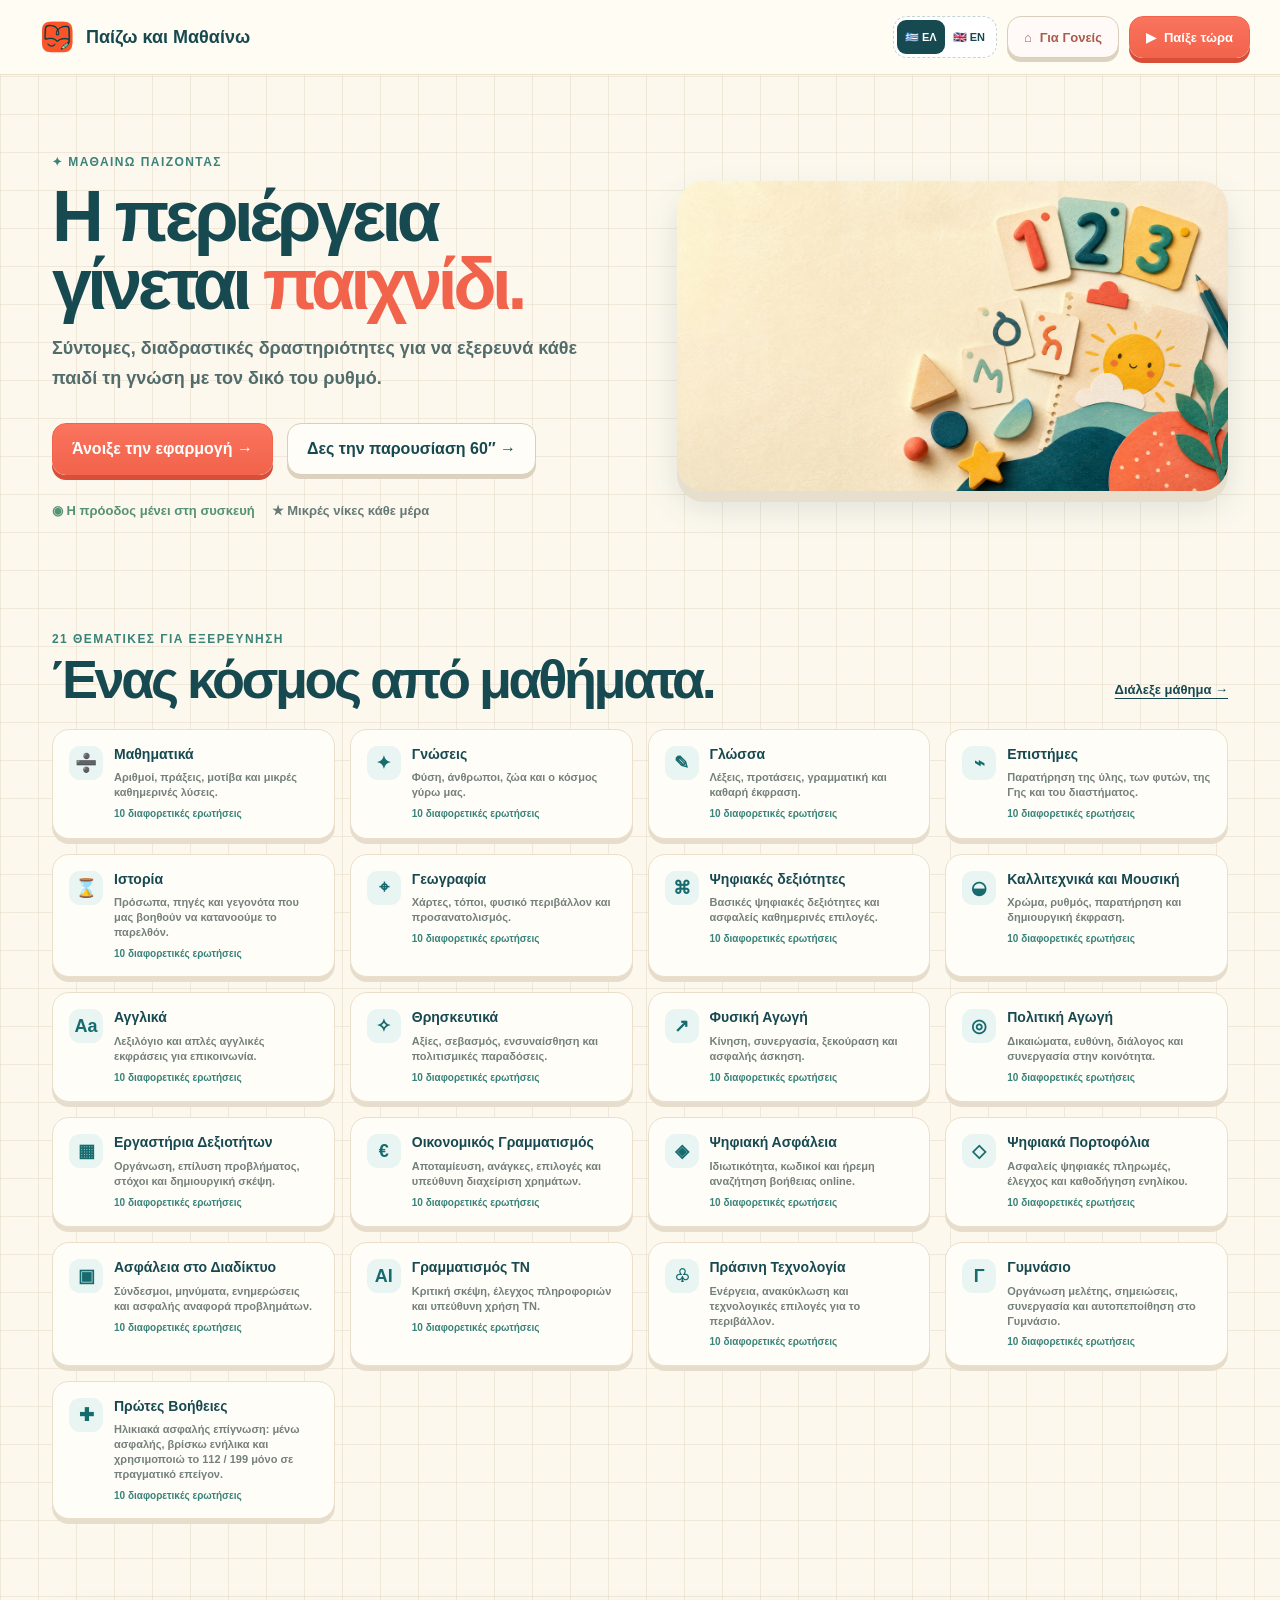
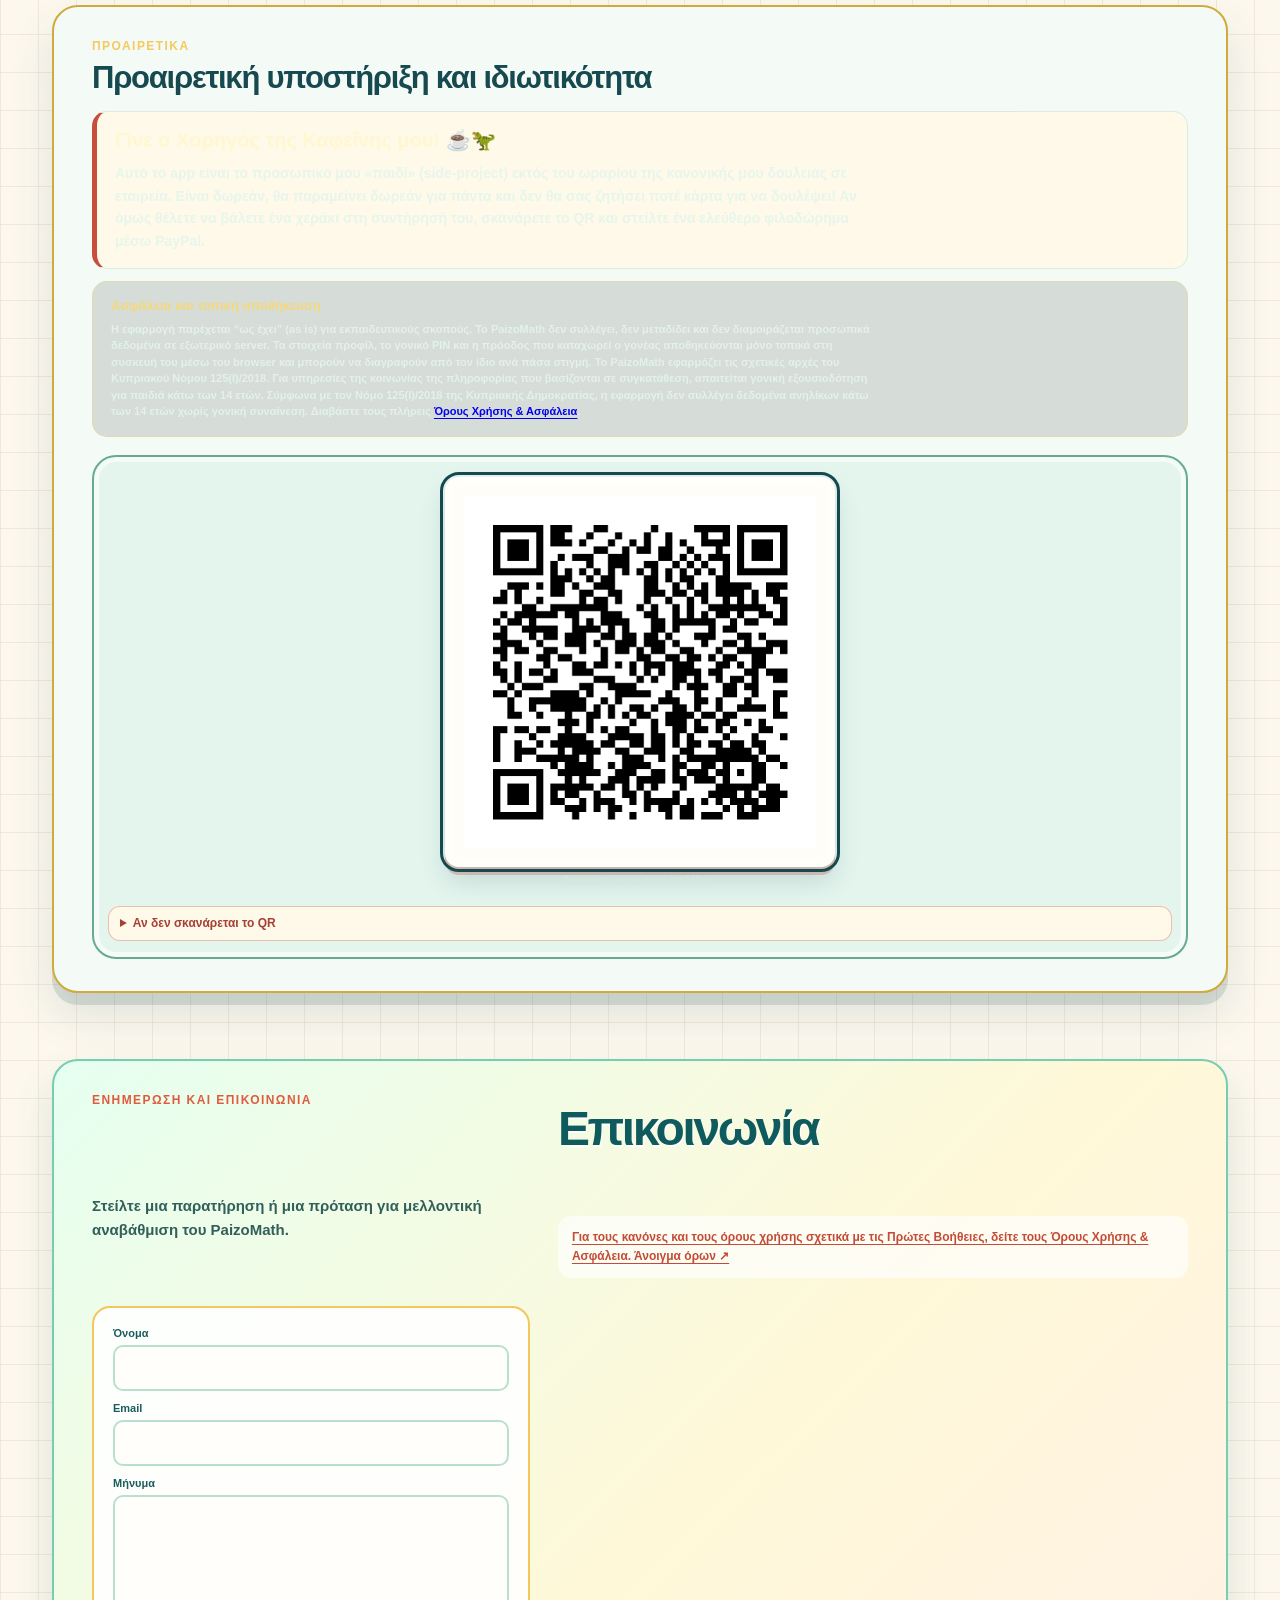
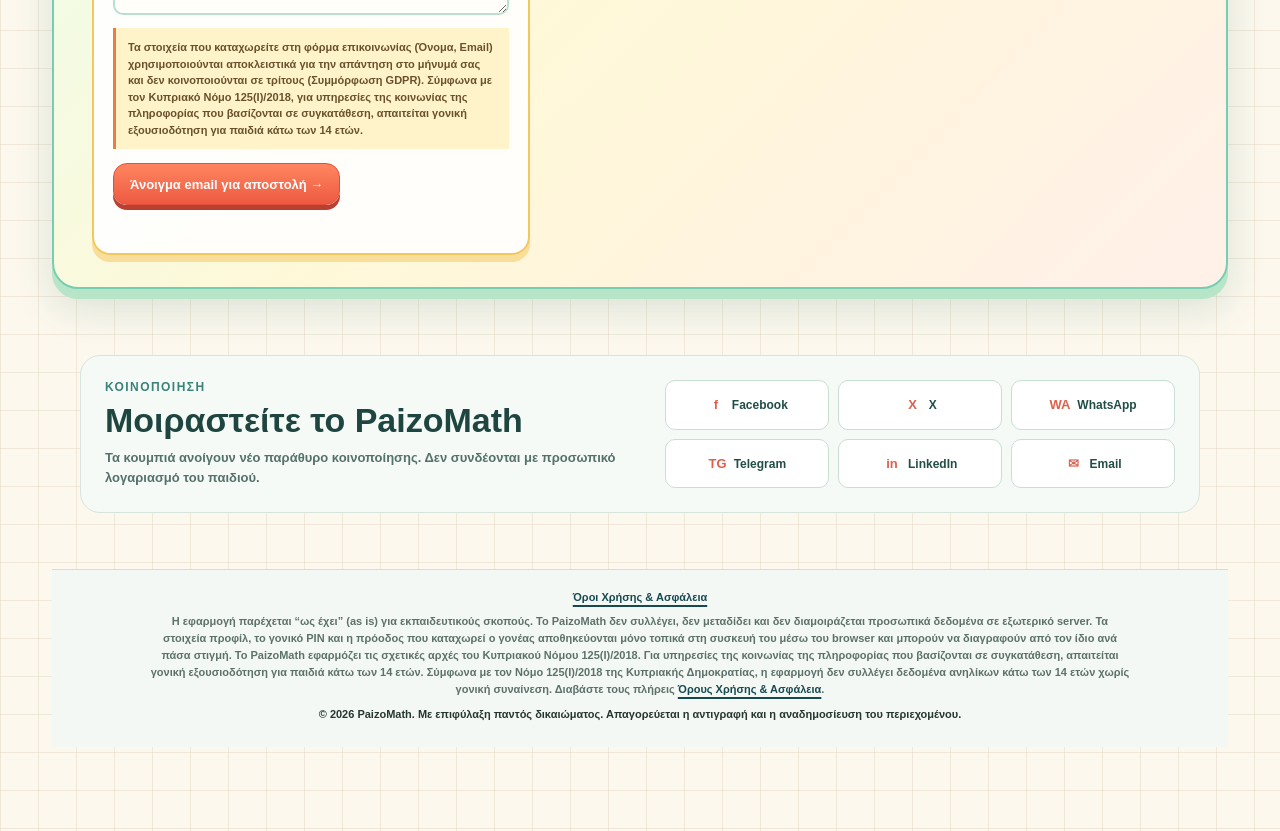
==== index.html @ cb909fab "Add files via upload" ====
<!doctype html>
<html lang="el">
<head>
  <meta charset="utf-8">
  <meta name="viewport" content="width=device-width, initial-scale=1">
  <meta name="theme-color" content="#164b52">
  <meta http-equiv="Content-Security-Policy" content="default-src 'self'; script-src 'self'; style-src 'self'; img-src 'self' data: blob:; media-src 'self' blob:; connect-src 'self'; font-src 'self'; object-src 'none'; base-uri 'self'; form-action 'self'; worker-src 'self'; frame-ancestors 'none';">
  <meta name="referrer" content="strict-origin-when-cross-origin">
  <meta name="description" content="Παίζω και Μαθαίνω — φορητή, δίγλωσση web εφαρμογή μάθησης για παιδιά.">
  <link rel="manifest" href="manifest.webmanifest">
  <link rel="icon" href="images/paizo-logo.png">
  <link rel="stylesheet" href="css/styles.css?v=62" integrity="sha384-XMK7/rg80STJwGsNvpvP2cFVbrwy2GO3IDLSfx8GVwrlZ/nB2FqJTSJRg4UzLM8C" crossorigin="anonymous">
  <link rel="stylesheet" href="css/terms.css?v=47" integrity="sha384-zwi2p1MJi1L+NzLnYC2zVAw17F9bWBqejpHFbhTPtJxq0MlUHNcuXxqMXro4f04p" crossorigin="anonymous">
  <link rel="stylesheet" href="css/intro-topics.css?v=47" integrity="sha384-t1QoBHBSMjqMHJPRoDbdnqAdpcfrrci07rdSfRg6GWMNJyrweK2mvBv7qErPdhH4" crossorigin="anonymous">
  <link rel="stylesheet" href="css/intro-safe.css?v=47" integrity="sha384-Z3SyVkPOdSowU1HnNxKQ76MULPK2gQ3aKnG6slpflXhQIwpeLXTPVXtzvgCgYYr+" crossorigin="anonymous">
  <title>Παίζω και Μαθαίνω</title>
</head>
<body>
  <noscript>Η εφαρμογή χρειάζεται JavaScript για την τοπική αποθήκευση προόδου και τα διαδραστικά παιχνίδια.</noscript>
  <div id="app"></div>
  <script defer src="js/protection.js" integrity="sha384-VsJYLEdaSqCbRp/t1xjaWgQxVZ1hzrVgjh7LDIpN3lH2hNxyf/v9Q/niTSSQNK+P" crossorigin="anonymous"></script>
  <script defer src="js/update-notice.js?v=2"></script>
  <script defer src="js/update-manager.js" integrity="sha384-N9Ka7qU3SHPgTaBnx7GV3um0EfztXjloaxv5ijwDBnS+rM1WzctEmYETVOE9Tdlt" crossorigin="anonymous"></script>
  <script defer src="js/app.js" integrity="sha384-JwAUiEvm4PfJgPt2z+b8c7AIo7EJaizb2Y2PCzhyKFUd4sra8K41eOJlbOeKX+vi" crossorigin="anonymous"></script>
  <script defer src="js/child-game-mode.js?v=54"></script>
  <script defer src="js/pwa-install.js?v=4"></script>
  <script defer src="js/pin-screen-guard.js?v=1"></script>
  <script defer src="js/parent-stats.js?v=2"></script>
  <script defer src="js/answer-feedback.js?v=2"></script>
</body>
</html>
---- css/styles.css ----
/* PaizoMath Portable — Paper-workbench design: warmth, clarity, and encouraging progress. */
:root { --ink:#174950; --ink-2:#23676a; --coral:#f2634b; --coral-dark:#d94e39; --cream:#fffaf0; --paper:#fffdf7; --line:#eee2cd; --gold:#f6be41; --mint:#3eaf83; --mint-pale:#e7f6ec; --blue-pale:#edf6f6; --danger:#d85c59; --shadow:0 11px 0 #e7dfce,0 16px 34px rgba(41,76,71,.14); --radius:20px; font-family:Arial,Helvetica,sans-serif; color:var(--ink); background:#f9f3e6; }
*{box-sizing:border-box} html,body,#app{min-height:100%;margin:0} body{background-color:#fcf8ee;background-image:linear-gradient(rgba(217,205,180,.35) 1px,transparent 1px),linear-gradient(90deg,rgba(217,205,180,.35) 1px,transparent 1px);background-size:38px 38px} button,input,select{font:inherit} button{cursor:pointer} button:focus-visible,input:focus-visible,select:focus-visible{outline:3px solid rgba(242,99,75,.46);outline-offset:3px}.sr-only{position:absolute;width:1px;height:1px;padding:0;margin:-1px;overflow:hidden;clip:rect(0,0,0,0);white-space:nowrap;border:0}.hidden{display:none}.paizo{min-height:100vh;padding-bottom:84px}.bar{position:sticky;z-index:10;top:0;display:flex;align-items:center;justify-content:space-between;gap:20px;padding:13px max(22px,calc((100vw - 1220px)/2));border-bottom:1px solid rgba(199,179,139,.38);background:rgba(255,252,244,.93);backdrop-filter:blur(15px)}.brand{display:inline-flex;align-items:center;gap:10px;min-width:0;padding:5px 8px;border:0;border-radius:14px;color:var(--ink);background:transparent;font-size:18px;font-weight:900;text-align:left}.brand img{width:38px;height:38px;object-fit:contain;border-radius:10px}.brand span{white-space:nowrap;overflow:hidden;text-overflow:ellipsis}.bar-actions{display:flex;align-items:center;gap:10px}.language{display:flex;padding:3px;border:1px dashed #c3d5d3;border-radius:14px;background:#fff}.language button{min-height:34px;padding:0 8px;border:0;border-radius:9px;color:var(--ink);background:transparent;font-size:11px;font-weight:800}.language button.active{color:#fff;background:var(--ink)}.button,.parent-link,.text-button{display:inline-flex;align-items:center;justify-content:center;gap:8px;min-height:42px;padding:0 16px;border:1px solid #d9ceb9;border-radius:14px;color:var(--ink);background:#fffdf7;font-size:13px;font-weight:900;box-shadow:0 4px 0 #ddd2bf;transition:transform .16s cubic-bezier(.23,1,.32,1),box-shadow .16s ease,background .16s ease}.button:hover,.parent-link:hover,.text-button:hover{transform:translateY(-2px);box-shadow:0 6px 0 #ddd2bf}.button:active,.parent-link:active,.text-button:active{transform:translateY(3px);box-shadow:0 1px 0 #ddd2bf}.button.coral{border-color:var(--coral);color:#fff;background:linear-gradient(180deg,#fa745e,var(--coral));box-shadow:0 5px 0 var(--coral-dark)}.button.coral:hover{box-shadow:0 7px 0 var(--coral-dark)}.button.coral:active{box-shadow:0 1px 0 var(--coral-dark)}.button.quiet{background:#fffdf7}.button.large{min-height:52px;padding:0 19px;font-size:16px}.button.small{min-height:36px;padding:0 11px;font-size:11px}.parent-link{color:#ab594c;background:#fffaf8}.mobile-nav{display:none}.hero{display:grid;grid-template-columns:minmax(0,1fr) minmax(360px,.95fr);align-items:center;gap:46px;max-width:1220px;margin:0 auto;padding:80px 22px 76px}.hero-copy{max-width:580px}.eyebrow{color:#398379;font-size:12px;font-weight:900;letter-spacing:.12em;text-transform:uppercase}.hero h1,.section h2,.app-heading h1,.parent-heading h1,.question-card h1,.result-card h1,.gate-card h1,.intro-copy h1{margin:13px 0 16px;color:var(--ink);font-size:clamp(40px,5.6vw,74px);line-height:.95;letter-spacing:-.064em}.hero h1 em{color:var(--coral);font-style:normal}.hero p{max-width:550px;margin:0;color:#526c6c;font-size:18px;font-weight:600;line-height:1.65}.hero-actions{display:flex;flex-wrap:wrap;gap:14px;margin-top:29px}.hero-notes{display:flex;flex-wrap:wrap;gap:17px;margin-top:28px;color:#667a76;font-size:13px;font-weight:800}.hero-notes span:first-child{color:#559275}.hero-art{position:relative}.hero-art::before{content:"";position:absolute;inset:7% 7% -4% -4%;z-index:-1;border-radius:28px;background:#f5d680;transform:rotate(4deg)}.hero-art img{display:block;width:100%;border-radius:27px;box-shadow:var(--shadow)}.section{max-width:1220px;margin:0 auto;padding:70px 22px}.lesson-section{padding-top:38px}.section-title{display:flex;align-items:flex-end;justify-content:space-between;gap:20px;margin:8px 0 24px}.section h2,.app-heading h1,.parent-heading h1{margin:0;font-size:clamp(32px,4.5vw,54px)}.text-button{min-height:auto;padding:8px 0;border:0;border-radius:0;color:var(--ink);background:transparent;box-shadow:none;text-decoration:underline;text-underline-offset:4px}.text-button:hover{box-shadow:none}.subject-grid{display:grid;grid-template-columns:repeat(4,minmax(0,1fr));gap:15px}.subject-card,.topic-card{display:flex;min-height:110px;align-items:flex-start;gap:11px;padding:16px;border:1px solid #ebdfcb;border-radius:17px;color:var(--ink);background:#fffdf8;box-shadow:0 5px 0 #e7ddcc;text-align:left;transition:transform .16s cubic-bezier(.23,1,.32,1),box-shadow .16s ease,border-color .16s ease}.subject-card:hover,.topic-card:hover{border-color:#b7d5d0;box-shadow:0 9px 0 #d8e6e0;transform:translateY(-3px)}.subject-card:active,.topic-card:active{transform:translateY(3px);box-shadow:0 2px 0 #d8e6e0}.subject-icon,.topic-card>span{display:grid;flex:0 0 auto;width:34px;height:34px;place-items:center;border-radius:11px;color:#176b6e;background:#e8f5f3;font-size:18px;font-weight:900}.subject-card strong{display:block;font-size:14px;line-height:1.18}.subject-card small,.topic-card small{display:block;margin-top:8px;color:#74817c;font-size:11px;font-weight:700;line-height:1.35}.support-section{display:grid;grid-template-columns:1fr auto;gap:30px;align-items:center;max-width:1176px;margin:16px auto 66px;padding:32px 38px;border-radius:26px;color:#fff;background:var(--ink);box-shadow:0 13px 0 #0f373d}.support-section h2{margin:8px 0 11px;color:#fff;font-size:31px;letter-spacing:-.04em}.support-section p{max-width:760px;margin:0;color:#d8e8df;font-size:14px;line-height:1.6}.support-section .eyebrow{color:#f4c95e}.support-section img{width:130px;padding:8px;border-radius:15px;background:white}.app-shell,.parent-page{max-width:1220px;margin:0 auto;padding:46px 22px 70px}.app-heading,.parent-heading{display:flex;align-items:flex-end;justify-content:space-between;gap:20px;margin-bottom:35px}.app-heading p,.parent-heading p{margin:11px 0 0;color:#627875;font-size:14px;font-weight:600}.mini-stats{display:flex;gap:10px}.mini-stats span{min-width:100px;padding:13px;border:1px solid #e3dac8;border-radius:15px;color:#6d7f79;background:#fffef9;box-shadow:0 4px 0 #e6ddcc;font-size:11px;font-weight:800;text-align:center}.mini-stats b{display:block;margin-bottom:3px;color:var(--ink);font-size:20px}.topic-grid{display:grid;grid-template-columns:repeat(4,minmax(0,1fr));gap:15px}.topic-card{position:relative;display:block;min-height:145px;padding:18px}.topic-card>span{margin-bottom:20px}.topic-card b{display:block;font-size:16px;line-height:1.15}.topic-card small{position:absolute;bottom:16px;left:18px}.quiz-page{display:flex;min-height:100vh;flex-direction:column;background:linear-gradient(140deg,#edf7f5,#fff9ea)}.quiz-header{display:grid;grid-template-columns:1fr auto 1fr;align-items:center;gap:14px;padding:15px max(22px,calc((100vw - 1120px)/2));border-bottom:1px solid #d7e7df;background:rgba(255,255,255,.84);backdrop-filter:blur(14px)}.quiz-header>div{text-align:center}.quiz-header span{display:block;color:#5c827c;font-size:11px;font-weight:900;text-transform:uppercase}.quiz-header strong{display:block;margin-top:3px;font-size:15px}.quiz-score{justify-self:end;padding:9px 12px;border-radius:12px;color:#875b00;background:#fff0be;font-size:13px;font-weight:900}.quiz-main{display:flex;flex:1;flex-direction:column;justify-content:center;width:min(820px,100%);margin:0 auto;padding:22px}.quiz-progress,.intro-progress{height:8px;overflow:hidden;border-radius:10px;background:#d9e8e5}.quiz-progress span,.intro-progress span{display:block;height:100%;border-radius:inherit;background:linear-gradient(90deg,var(--mint),#9cd7b5);transition:width .25s cubic-bezier(.23,1,.32,1)}.question-card{position:relative;margin-top:20px;padding:clamp(22px,4vw,46px);overflow:hidden;border:1px solid #dce7e1;border-radius:28px;background:#fff;box-shadow:0 15px 0 #dce8df,0 21px 45px rgba(27,83,70,.10)}.question-card.answered-correct{border-color:#b8e1cc}.question-card.answered-wrong{border-color:#efccc5}.review-chip{display:inline-flex;margin-bottom:13px;padding:5px 9px;border-radius:9px;color:#935214;background:#fff0c7;font-size:11px;font-weight:900}.question-meta{display:flex;align-items:center;justify-content:space-between;gap:12px}.topic-mark{display:grid;width:42px;height:42px;place-items:center;border-radius:12px;background:#eaf6f3;font-size:20px}.read-controls{display:flex;align-items:center;gap:7px}.circle-control{display:grid;width:37px;height:37px;place-items:center;border:1px solid #b9d7d2;border-radius:50%;color:var(--ink);background:#f8fffc;font-size:17px}.mini-toggle{min-height:34px;padding:0 8px;border:1px solid #d6e3e0;border-radius:9px;color:#667a76;background:#fff;font-size:10px;font-weight:800}.mini-toggle.active{border-color:#98c8ba;color:#166852;background:#eaf8f2}.question-card h1{margin:21px 0 28px;font-size:clamp(30px,4vw,48px);line-height:1.08}.answers{display:grid;gap:11px}.answer{display:flex;align-items:center;gap:14px;width:100%;min-height:64px;padding:12px 15px;border:1px solid #dae4df;border-radius:15px;color:var(--ink);background:#fcfffd;font-size:17px;font-weight:800;text-align:left;transition:transform .16s ease,border-color .16s ease,background .16s ease}.answer:hover:not(:disabled){border-color:#9acabc;background:#f2fcf7;transform:translateX(4px)}.answer span{display:grid;flex:0 0 auto;width:29px;height:29px;place-items:center;border-radius:9px;color:#578279;background:#e8f5f1;font-size:12px}.answer b{margin-left:auto;color:#187e5d;font-size:20px}.answer.correct{border-color:#66bf97;color:#136949;background:#ecfbf3}.answer.wrong{border-color:#eb9b8e;color:#995045;background:#fff1ed}.answer.muted{opacity:.56}.feedback{position:relative;display:grid;grid-template-columns:auto 1fr auto;gap:16px;align-items:center;margin-top:22px;padding:17px;border-radius:17px}.feedback.good{color:#106246;background:#eaf8f0}.feedback.try{color:#925849;background:#fff1eb}.feedback-icon{display:grid;width:43px;height:43px;place-items:center;border-radius:13px;background:#fff;font-size:22px}.feedback strong{display:block;font-size:16px}.feedback p{margin:3px 0 0;font-size:12px;font-weight:600;line-height:1.45}.burst{position:absolute;top:-9px;left:27px;width:42px;height:42px;pointer-events:none}.burst i{position:absolute;top:50%;left:50%;width:4px;height:11px;border-radius:8px;background:var(--gold);transform-origin:2px 28px;animation:burst .7s ease-out infinite}.burst i:nth-child(2){transform:rotate(55deg)}.burst i:nth-child(3){transform:rotate(110deg);background:var(--coral)}.burst i:nth-child(4){transform:rotate(165deg);background:var(--mint)}.burst i:nth-child(5){transform:rotate(225deg);background:var(--coral)}.result-page{display:grid;min-height:calc(100vh - 70px);place-items:center;padding:35px 22px}.result-card{position:relative;width:min(650px,100%);padding:46px;text-align:center;border:1px solid #e6ddca;border-radius:28px;background:#fffef9;box-shadow:var(--shadow);overflow:hidden}.result-sparkles{position:absolute;top:23px;right:28px;color:var(--gold);font-size:22px;letter-spacing:6px}.result-trophy{display:grid;width:80px;height:80px;place-items:center;margin:0 auto 20px;border-radius:25px;color:#9f6900;background:#fff0c5;font-size:43px;transform:rotate(-6deg)}.result-card h1{margin:9px 0 13px;font-size:48px}.result-card p{max-width:480px;margin:0 auto;color:#617873;font-size:15px;line-height:1.55}.earned-stars{display:flex;justify-content:center;gap:8px;margin:22px}.earned-stars i{color:#d9dfdc;font-size:35px;font-style:normal}.earned-stars i.on{color:var(--gold);filter:drop-shadow(0 4px 0 #d39c25)}.review-card{display:flex;align-items:center;justify-content:space-between;gap:18px;margin:25px 0;padding:15px;border:1px solid #efd998;border-radius:16px;text-align:left;background:#fff7d8}.review-card b{display:block;color:#86560d;font-size:13px}.review-card small{display:block;margin-top:4px;color:#95723a;font-size:11px;font-weight:700}.review-card.compact{display:block;text-align:center}.result-actions,.form-actions{display:flex;justify-content:center;flex-wrap:wrap;gap:11px}.gate-page{display:grid;min-height:calc(100vh - 70px);place-items:center;padding:35px 22px}.gate-card{width:min(560px,100%);padding:38px;border:1px solid #e5dccc;border-radius:28px;background:#fffef9;box-shadow:var(--shadow)}.gate-icon{display:grid;width:55px;height:55px;place-items:center;margin-bottom:18px;border-radius:18px;color:#98721c;background:#fff0c4;font-size:28px}.gate-card h1{margin:9px 0 12px;font-size:43px}.gate-card p{color:#647974;font-size:14px;line-height:1.55}.gate-card label,.new-profile label,.backup-box label{display:grid;gap:6px;margin-top:13px;color:#49645e;font-size:11px;font-weight:900}.gate-card input,.new-profile input,.new-profile select,.backup-box input{width:100%;min-height:43px;padding:0 11px;border:1px solid #cdded8;border-radius:10px;color:var(--ink);background:#fdfffe}.form-message{min-height:20px;margin:12px 0!important;color:var(--danger)!important;font-size:12px!important;font-weight:800}.parent-grid{display:grid;grid-template-columns:1.08fr .92fr;gap:22px}.parent-panel{padding:25px;border:1px solid #e4ddcc;border-radius:22px;background:#fffef9;box-shadow:0 8px 0 #e7dfcf}.panel-head{display:flex;align-items:center;justify-content:space-between;gap:12px;margin-bottom:18px}.panel-head h2,.parent-panel h3{margin:0;color:var(--ink);font-size:21px;letter-spacing:-.03em}.panel-head span{color:#71837d;font-size:11px;font-weight:800}.profiles{display:grid;gap:10px}.profile{display:grid;grid-template-columns:auto 1fr auto auto;gap:11px;align-items:center;padding:11px;border:1px solid #e4ebdf;border-radius:14px;background:#fff}.profile.selected{border-color:#a8d3c1;background:#f1fbf6}.avatar{display:grid;width:38px;height:38px;place-items:center;border-radius:12px;color:#fff;background:var(--ink);font-weight:900}.profile b{display:block;font-size:13px}.profile small{display:block;margin-top:3px;color:#71837d;font-size:10px;font-weight:700}.profile em{padding:4px 7px;border-radius:7px;color:#147452;background:#e1f6ea;font-size:9px;font-style:normal;font-weight:900}.delete-profile{display:grid;width:27px;height:27px;place-items:center;border:0;border-radius:8px;color:#bd6255;background:#fff0ec}.new-profile{margin-top:22px;padding:17px;border-radius:15px;background:#f2f8f5}.new-profile h3{margin-bottom:12px}.new-profile>div{display:grid;grid-template-columns:1fr 98px;gap:10px}.new-profile .button{margin-top:14px}.progress-table{display:grid;gap:14px}.progress-table div{display:grid;grid-template-columns:1fr auto;gap:5px}.progress-table b{font-size:12px}.progress-table span{color:#76877f;font-size:10px;font-weight:800;text-align:right}.progress-table i{grid-column:1/-1;height:8px;overflow:hidden;border-radius:8px;background:#e3ece7}.progress-table em{display:block;height:100%;border-radius:inherit;background:var(--mint)}.backup-box{margin-top:22px;padding:17px;border-radius:16px;background:#f1f7f8}.backup-box h3{font-size:17px}.backup-box p{margin:7px 0;color:#647974;font-size:11px;line-height:1.45}.restore-box{background:#fff8e8}.restore-box input[type=file]{padding:9px;background:#fff}.intro-page{min-height:100vh;color:#fff;background:radial-gradient(circle at 86% 6%,#487c78 0,transparent 29%),linear-gradient(135deg,#123f49,#0d2937)}.intro-toolbar{display:flex;align-items:center;justify-content:space-between;gap:15px;padding:15px max(22px,calc((100vw - 1220px)/2));border-bottom:1px solid rgba(255,255,255,.14);background:rgba(4,31,41,.26);backdrop-filter:blur(12px)}.intro-toolbar .brand{color:#fff}.intro-toolbar .brand img{background:#fff}.intro-tools{display:flex;align-items:center;gap:10px}.music-control,.intro-exit{display:inline-flex;align-items:center;gap:6px;min-height:36px;padding:0 11px;border:1px solid rgba(255,255,255,.28);border-radius:10px;color:#e5f5ee;background:transparent;font-size:11px;font-weight:900}.music-control.active{border-color:#8cd6ad;background:rgba(93,178,125,.25)}.volume input{width:76px;accent-color:#f5c75d}.intro-main{width:min(1150px,100%);margin:0 auto;padding:32px 22px 45px}.intro-progress-head{display:flex;justify-content:space-between;margin-bottom:8px;color:#c6ddd8;font-size:11px;font-weight:800;letter-spacing:.06em;text-transform:uppercase}.intro-progress{background:rgba(255,255,255,.14)}.intro-stage{display:grid;grid-template-columns:1fr 1fr;gap:clamp(27px,6vw,74px);align-items:center;min-height:calc(100vh - 170px);padding:25px 0}.intro-image{position:relative}.intro-image::before{content:"";position:absolute;inset:8% -6% -7% 8%;z-index:0;border:1px solid rgba(246,190,65,.35);border-radius:50%;transform:rotate(-9deg)}.intro-image img{position:relative;z-index:1;display:block;width:100%;max-height:59vh;object-fit:cover;border:7px solid rgba(255,255,255,.10);border-radius:27px;box-shadow:0 22px 50px rgba(0,0,0,.27)}.intro-copy{max-width:490px}.intro-copy .eyebrow{color:#f5c45d}.intro-copy h1{color:#fff;font-size:clamp(38px,5vw,66px)}.intro-copy p{margin:0;color:#d5e4e0;font-size:17px;line-height:1.62}.music-status{display:flex;align-items:center;gap:9px;margin:21px 0;color:#b8ead0;font-size:12px;font-weight:800}.music-status.muted{color:#f9d68a}.equalizer{display:flex;align-items:center;gap:2px;height:16px}.equalizer i{display:block;width:3px;height:7px;border-radius:4px;background:#73d49f;animation:eq .66s ease-in-out infinite alternate}.equalizer i:nth-child(2){height:14px;animation-delay:.18s}.equalizer i:nth-child(3){height:9px;animation-delay:.36s}.intro-actions{display:flex;flex-wrap:wrap;gap:12px;margin-top:16px}.intro-actions .button{border-color:rgba(255,255,255,.36)}.intro-dots{display:flex;justify-content:center;gap:8px}.intro-dots i{display:block;width:8px;height:8px;border-radius:50%;background:rgba(255,255,255,.3)}.intro-dots i.active{width:24px;border-radius:9px;background:#f4c75d}.intro-dots i.done{background:#79cca0}.toast{position:fixed;z-index:30;bottom:86px;left:50%;max-width:calc(100vw - 32px);padding:12px 16px;border:1px solid #b9dfcc;border-radius:13px;color:#17654e;background:#effbf4;box-shadow:0 12px 28px rgba(12,68,48,.2);font-size:12px;font-weight:800;transform:translateX(-50%);animation:toastIn .2s cubic-bezier(.23,1,.32,1)}
@keyframes burst{from{opacity:1;transform:rotate(var(--r,0deg)) translateY(0)}to{opacity:0;transform:rotate(var(--r,0deg)) translateY(-17px)}}@keyframes eq{to{height:3px}}@keyframes toastIn{from{opacity:0;transform:translate(-50%,14px)}to{opacity:1;transform:translate(-50%,0)}}
@media (max-width:900px){.bar{padding:12px 18px}.parent-link{display:none}.hero{grid-template-columns:1fr;gap:35px;padding-top:55px}.hero-art{max-width:600px}.subject-grid,.topic-grid{grid-template-columns:repeat(3,minmax(0,1fr))}.parent-grid{grid-template-columns:1fr}.intro-stage{grid-template-columns:1fr;min-height:auto;padding-top:39px}.intro-image{max-width:570px}.intro-copy{max-width:620px}.intro-image img{max-height:39vh}.intro-main{padding-top:23px}}
@media (max-width:620px){body{background-size:31px 31px}.paizo{padding-bottom:72px}.bar{position:static;align-items:flex-start;padding:12px 16px}.brand{padding:3px 0;font-size:15px}.brand img{width:35px;height:35px}.bar-actions{gap:5px}.bar-actions>.button{display:none}.parent-link{display:grid;min-width:34px;min-height:34px;padding:0;place-items:center;border-radius:11px;font-size:16px}.parent-link span{display:none}.language{border-radius:11px}.language button{min-height:32px;padding:0 6px;font-size:10px}.mobile-nav{position:fixed;z-index:20;right:10px;bottom:10px;left:10px;display:grid;grid-template-columns:repeat(3,1fr);padding:5px;border:1px solid #e2d7c5;border-radius:18px;background:rgba(255,253,248,.94);box-shadow:0 12px 31px rgba(37,74,69,.21);backdrop-filter:blur(14px)}.mobile-nav button{display:grid;gap:2px;min-height:51px;place-items:center;border:0;border-radius:13px;color:#4d706c;background:transparent;font-size:17px}.mobile-nav button span{font-size:9px;font-weight:900}.hero{padding:45px 20px 37px}.hero h1{font-size:54px;line-height:.98}.hero p{font-size:16px}.hero-actions{display:grid;grid-template-columns:1fr;margin-top:25px}.hero-actions .button{width:100%}.hero-notes{display:grid;gap:10px;margin-top:24px}.hero-art{order:-1}.section{padding:43px 20px}.lesson-section{padding-top:24px}.section-title{align-items:flex-start;flex-direction:column}.section h2,.app-heading h1,.parent-heading h1{font-size:37px}.subject-grid,.topic-grid{grid-template-columns:repeat(2,minmax(0,1fr));gap:10px}.subject-card{min-height:103px;padding:12px;gap:9px}.subject-icon{width:29px;height:29px;border-radius:9px;font-size:15px}.subject-card strong{font-size:12px}.subject-card small{font-size:9px}.topic-card{min-height:128px;padding:14px}.topic-card b{font-size:13px}.support-section{grid-template-columns:1fr;margin:0 20px 39px;padding:25px}.support-section h2{font-size:27px}.support-section img{width:110px}.app-shell,.parent-page{padding:30px 16px 55px}.app-heading,.parent-heading{align-items:flex-start;flex-direction:column;margin-bottom:27px}.mini-stats{width:100%}.mini-stats span{flex:1}.topic-grid{gap:11px}.quiz-header{grid-template-columns:1fr auto;padding:12px 14px}.quiz-header>div{display:none}.quiz-score{grid-column:2}.quiz-main{padding:13px}.question-card{margin-top:13px;padding:21px 16px;border-radius:22px}.question-meta{align-items:flex-start}.read-controls{flex-wrap:wrap;justify-content:flex-end}.mini-toggle{font-size:9px}.question-card h1{margin:19px 0 21px;font-size:32px}.answer{min-height:56px;padding:10px;font-size:15px}.feedback{grid-template-columns:auto 1fr;margin-top:15px;padding:13px}.feedback .button{grid-column:1/-1;width:100%}.result-page,.gate-page{min-height:calc(100vh - 60px);padding:23px 16px}.result-card,.gate-card{padding:29px 19px;border-radius:22px}.result-card h1,.gate-card h1{font-size:39px}.review-card{align-items:flex-start;flex-direction:column}.review-card .button{width:100%}.profile{grid-template-columns:auto 1fr auto}.profile em{display:none}.delete-profile{grid-column:3}.new-profile>div{grid-template-columns:1fr}.intro-toolbar{padding:12px 15px}.intro-toolbar .brand{font-size:0}.intro-toolbar .brand img{width:34px;height:34px}.intro-tools{gap:6px}.intro-exit span{display:none}.volume input{width:55px}.intro-main{padding:19px 17px 40px}.intro-stage{gap:24px;padding-top:28px}.intro-image img{max-height:34vh;border-radius:19px}.intro-copy h1{margin:11px 0 13px;font-size:43px}.intro-copy p{font-size:15px}.intro-actions{display:grid;grid-template-columns:1fr}.intro-actions .button{width:100%}.toast{bottom:81px}.parent-panel{padding:18px}.profile{gap:8px}.backup-box{padding:14px}}
@media (max-width:370px){.hero h1{font-size:47px}.subject-grid,.topic-grid{grid-template-columns:1fr}.intro-copy h1{font-size:37px}.music-control{padding:0 7px;font-size:10px}}
@media (prefers-reduced-motion:reduce){*,*::before,*::after{animation-duration:.01ms!important;animation-iteration-count:1!important;scroll-behavior:auto!important;transition-duration:.01ms!important}}
.support-modal{position:fixed;z-index:80;inset:0;display:grid;place-items:center;padding:18px}.support-backdrop{position:absolute;inset:0;border:0;background:rgba(5,34,40,.66);backdrop-filter:blur(5px)}.support-dialog{position:relative;width:min(560px,100%);max-height:min(90dvh,760px);padding:27px 28px 24px;overflow-y:auto;border:1px solid #e7d3a0;border-radius:24px;color:var(--ink);background:#fffdf7;box-shadow:0 28px 60px rgba(2,32,40,.36);text-align:center;animation:modalIn .24s cubic-bezier(.23,1,.32,1)}.support-close{position:sticky;top:-16px;float:right;z-index:2;display:grid;width:32px;height:32px;place-items:center;border:1px solid #e5d9c7;border-radius:10px;color:#627b76;background:#fff;font-size:19px}.modal-kicker{display:inline-block;padding:5px 9px;border-radius:8px;color:#8e6410;background:#fff1ca;font-size:10px;font-weight:900;letter-spacing:.08em;text-transform:uppercase}.support-dialog h2{margin:13px 0 8px;font-size:31px;letter-spacing:-.04em}.support-dialog img{display:block;width:min(195px,70vw);margin:15px auto;padding:8px;border-radius:15px;background:#fff;box-shadow:0 8px 0 #e8dfcf}.support-copy{clear:both;text-align:left}.support-copy h3{margin:20px 0 9px;color:#174950;font-size:15px;line-height:1.35}.support-copy p{margin:0 0 12px;color:#506b67;font-size:12px;line-height:1.58}.shortcut-guide{display:grid;grid-template-columns:auto 1fr;gap:18px;align-items:flex-start;margin-top:25px;padding:22px;border:1px solid #c8e1d7;border-radius:20px;color:#165e4b;background:linear-gradient(135deg,#e8faf0,#f8fff9);box-shadow:0 6px 0 #d4e9df}.shortcut-symbol{display:grid;width:49px;height:49px;place-items:center;border-radius:16px;color:#fff;background:var(--mint);font-size:25px}.shortcut-guide h2{margin:4px 0 7px;font-size:23px;letter-spacing:-.035em}.shortcut-guide p{margin:0;color:#3d6f61;font-size:13px;line-height:1.58}.shortcut-steps{display:grid;gap:7px;margin-top:14px}.shortcut-steps span{display:flex;align-items:center;gap:8px;color:#35675a;font-size:11px;font-weight:800}.shortcut-steps b{display:grid;flex:0 0 auto;width:19px;height:19px;place-items:center;border-radius:50%;color:#17604d;background:#cfeedd;font-size:10px}@keyframes modalIn{from{opacity:0;transform:translateY(12px) scale(.97)}to{opacity:1;transform:translateY(0) scale(1)}}
.first-aid-notice{display:grid;grid-template-columns:auto 1fr;gap:9px;align-items:start;margin:0 0 14px;padding:12px 14px;border:1px solid #ecd694;border-radius:14px;color:#745215;background:#fff9df;font-size:11px;line-height:1.48}.first-aid-notice b{display:grid;place-items:center;width:25px;height:25px;border-radius:8px;color:#fff;background:#d99031;font-size:9px}.first-aid-notice span{font-weight:700}.first-aid-sources{display:grid;grid-template-columns:auto 1fr;gap:17px;align-items:start;margin-top:25px;padding:22px;border:1px solid #f0d39c;border-radius:20px;color:#60481d;background:linear-gradient(135deg,#fff7d8,#fffdf5);box-shadow:0 6px 0 #eee0bf}.first-aid-source-mark{display:grid;width:49px;height:49px;place-items:center;border-radius:16px;color:#fff;background:#d7902f;font-size:25px}.first-aid-sources h2{margin:4px 0 7px;font-size:22px;letter-spacing:-.035em}.first-aid-sources p{margin:0;color:#6b5c3f;font-size:12px;line-height:1.58}.first-aid-sources .emergency-callout{margin-top:10px;padding:9px 11px;border-radius:11px;color:#8a432f;background:#fff0e8;font-weight:700}.first-aid-source-links{display:flex;flex-wrap:wrap;gap:7px;margin-top:14px}.first-aid-source-links a{padding:7px 9px;border:1px solid #e7ca93;border-radius:9px;color:#70501d;background:#fffdf7;font-size:10px;font-weight:800;text-decoration:none}.first-aid-source-links a:hover{border-color:#c8953e;background:#fff7de}
@media (max-width:620px){.support-dialog{padding:27px 20px 21px;border-radius:20px}.support-dialog h2{font-size:27px}.shortcut-guide{grid-template-columns:1fr;padding:18px}.shortcut-symbol{width:42px;height:42px;border-radius:13px}.shortcut-guide h2{font-size:21px}}
.intro-sources{display:grid;gap:7px;margin:16px 0;padding:14px;border:1px solid #b9d9d1;border-radius:16px;background:#f3fbf7;color:#214d45}.intro-sources b{font-size:13px}.intro-sources a{color:#176b5d;font-size:12px;font-weight:800;text-decoration:underline;text-underline-offset:3px}.intro-sources small{margin-top:3px;color:#5c6d69;font-size:10px;line-height:1.45}@media (max-width:620px){.intro-sources{margin:12px 0;padding:12px}.intro-sources a{font-size:11px}}
.subject-card>span:last-child{min-width:0;flex:1}.subject-card i{display:block;margin-top:8px;color:#398379;font-size:10px;font-style:normal;font-weight:900;line-height:1.25}.topic-card{min-height:198px}.topic-card p{margin:8px 0 28px;color:#617873;font-size:12px;font-weight:650;line-height:1.45}.child-picker{max-width:640px}.child-profile-picker{display:grid;gap:11px;margin:22px 0}.child-profile-choice{display:grid;grid-template-columns:auto minmax(0,1fr) auto;gap:12px;align-items:center;width:100%;min-height:76px;padding:12px;border:1px solid #cfe3d9;border-radius:17px;color:var(--ink);background:#fff;text-align:left;box-shadow:0 4px 0 #e5ddd0;transition:transform .16s cubic-bezier(.23,1,.32,1),box-shadow .16s ease,border-color .16s ease}.child-profile-choice:hover{border-color:#83c5ae;box-shadow:0 7px 0 #d6eade;transform:translateY(-2px)}.child-profile-choice:active{box-shadow:0 1px 0 #d6eade;transform:translateY(3px)}.child-profile-choice.selected{border-color:#7bb99f;background:#f0fbf5}.child-profile-choice .avatar{width:45px;height:45px;border-radius:14px}.child-profile-choice b{display:block;font-size:16px;line-height:1.2}.child-profile-choice small{display:block;margin-top:4px;color:#607a75;font-size:11px;font-weight:700;line-height:1.35}.child-profile-choice i{display:grid;width:34px;height:34px;place-items:center;border-radius:11px;color:#fff;background:var(--coral);font-size:14px;font-style:normal}/* PaizoMath contact section: accessible local-first communication without changing quiz or profile data. */.contact-section{display:grid;grid-template-columns:minmax(0,.82fr) minmax(320px,1.18fr);gap:28px;max-width:1176px;margin:0 auto 66px;padding:32px 38px;border:1px solid #d8e6df;border-radius:26px;color:#174950;background:#f4fbf6;box-shadow:0 10px 0 #dce9df}.contact-section h2{margin:8px 0 10px;color:#174950;font-size:clamp(30px,4vw,48px);letter-spacing:-.05em}.contact-intro{margin:0;color:#5b7470;font-size:15px;font-weight:650;line-height:1.55}.contact-first-aid{margin:22px 0 0;color:#526c68;font-size:12px;font-weight:700;line-height:1.55}.contact-first-aid a{color:#176b6e;font-weight:900;text-underline-offset:3px}.contact-form{display:grid;gap:11px;padding:19px;border:1px solid #cfe2d8;border-radius:18px;background:#fffefb}.contact-form label{display:grid;gap:6px;color:#49645e;font-size:11px;font-weight:900}.contact-form input,.contact-form textarea{width:100%;padding:10px 12px;border:1px solid #c8ddd5;border-radius:10px;color:#174950;background:#fff;resize:vertical}.contact-form input{min-height:43px}.contact-form textarea{min-height:110px;line-height:1.45}.contact-form input:focus,.contact-form textarea:focus{border-color:#67aa94;outline:3px solid rgba(103,170,148,.2)}.gdpr-contact-notice{margin:2px 0 0;padding:11px 12px;border-left:3px solid #d1aa3d;color:#596d68;background:#fff9e9;font-size:11px;font-weight:700;line-height:1.5}.contact-form .button{justify-self:start;margin-top:3px}.contact-status{min-height:18px;margin:0;color:#216b58;font-size:11px;font-weight:800;line-height:1.4}@media(max-width:760px){.contact-section{grid-template-columns:1fr;gap:18px;margin-right:16px;margin-left:16px;padding:22px 18px}.contact-section h2{font-size:36px}.contact-first-aid{margin-top:14px}.contact-form{padding:14px}.contact-form .button{width:100%}}.public-footer{display:flex;align-items:center;justify-content:space-between;gap:18px;max-width:1176px;margin:0 auto;padding:22px;color:#657a76;border-top:1px solid #e2d9c8;font-size:11px;font-weight:700}.public-footer a{color:#174950;font-weight:900;text-decoration:underline;text-decoration-thickness:2px;text-underline-offset:4px}.public-footer a:hover{color:#c74d3d}@media (max-width:620px){.subject-card{min-height:152px}.subject-card small{font-size:10px;line-height:1.38}.subject-card i{margin-top:7px;font-size:9px}.topic-card{min-height:205px}.topic-card p{margin-top:7px;font-size:11px;line-height:1.42}.child-profile-choice{min-height:72px;padding:11px}.child-profile-choice b{font-size:15px}.public-footer{align-items:flex-start;flex-direction:column;gap:7px;margin:0 16px;padding:18px 4px 90px;font-size:10px}}
/* PaizoMath contact refresh: vivid, warm accents with accessible contrast and unchanged form behavior. */
.contact-section{border:2px solid #76cdb0;background:linear-gradient(135deg,#e6fff0 0%,#fff8d8 54%,#fff0e9 100%);box-shadow:0 10px 0 #b7e5c8,0 20px 38px rgba(22,91,75,.14)}
.contact-section h2{color:#0f5a5c;text-shadow:1px 2px 0 rgba(255,255,255,.85)}
.contact-section .eyebrow{color:#e05b3e}
.contact-intro{color:#315f5b}
.contact-first-aid{padding:12px 14px;border-radius:13px;color:#375f5b;background:rgba(255,255,255,.68)}
.contact-first-aid a,.contact-first-aid .terms-link{color:#c44b36;font-weight:900}
.contact-form{border:2px solid #f3c75e;background:rgba(255,255,255,.9);box-shadow:0 7px 0 #f7df9b}
.contact-form label{color:#185d5d}
.contact-form input,.contact-form textarea{border:2px solid #b9dfd1;background:#fffefb}
.contact-form input:hover,.contact-form textarea:hover{border-color:#f0b74f}
.gdpr-contact-notice{border-left-color:#ed7b43;color:#6a512b;background:#fff4c9}
.contact-form .button.coral{border-color:#e24f39;background:linear-gradient(180deg,#ff8660,#ed5941);box-shadow:0 5px 0 #bb3f31}
.contact-form .button.coral:hover{box-shadow:0 7px 0 #bb3f31}
.contact-status{color:#18755e}
@media(max-width:760px){.contact-section{margin-right:12px;margin-left:12px;padding:20px 15px}.contact-form{box-shadow:0 5px 0 #f7df9b}}

/* Parent privacy controls: clear warning color, accessible contrast, and touch-friendly actions. */
.delete-data-box{border:1px solid #efb8ae;background:#fff3ef}.delete-data-box h3{color:#8e3328}.delete-data-box .button.danger{color:#fff;background:#b84635;border-color:#963526;box-shadow:0 4px 0 #7d2c21}.delete-data-box .button.danger:hover{background:#d0523e}.delete-data-box .form-message{min-height:1.4em}.terms-link{font-weight:900;text-underline-offset:3px}

/* PaizoMath contact fields: identical visible white controls for Name and Email on every viewport. */
.contact-form label input#contact-name,
.contact-form label input#contact-email {
  display: block;
  width: 100%;
  min-width: 0;
  min-height: 46px;
  box-sizing: border-box;
  appearance: none;
  -webkit-appearance: none;
  color: #174950;
  background-color: #fffefb;
  border: 2px solid #b9dfd1;
  border-radius: 10px;
  opacity: 1;
  visibility: visible;
}
.contact-form label input#contact-name:focus,
.contact-form label input#contact-email:focus {
  background-color: #ffffff;
  border-color: #67aa94;
}

/* PaizoMath terms footer: keep the heading on its own full-width block above the privacy paragraph. */
.public-footer {
  display: grid;
  grid-template-columns: minmax(0, 1fr);
  align-items: start;
  justify-items: start;
  gap: 10px;
}
.public-footer > a {
  display: block;
  width: 100%;
  line-height: 1.3;
  white-space: normal;
  overflow-wrap: anywhere;
}
.public-footer .privacy-footer-note {
  display: block;
  width: 100%;
  max-width: 980px;
  line-height: 1.55;
  white-space: normal;
  overflow-wrap: anywhere;
}
@media (max-width: 620px) {
  .public-footer {
    display: grid;
    grid-template-columns: minmax(0, 1fr);
    gap: 9px;
  }
}

/* PaizoMath automatic update notice: visible but non-blocking, with no child-game controls. */
.paizomath-update-banner {
  position: fixed;
  z-index: 40;
  right: max(14px, env(safe-area-inset-right));
  bottom: max(14px, env(safe-area-inset-bottom));
  width: min(420px, calc(100vw - 28px));
  padding: 12px 15px;
  border: 1px solid #9fd8c3;
  border-radius: 14px;
  color: #155c56;
  background: #effcf4;
  box-shadow: 0 8px 24px rgba(28, 84, 70, .18);
  font-size: 12px;
  font-weight: 800;
  line-height: 1.45;
  pointer-events: none;
}
.paizomath-update-banner[hidden] { display: none; }
.paizomath-update-banner.is-playing { bottom: max(84px, calc(14px + env(safe-area-inset-bottom))); }
.refresh-data-box { display: none !important; }
@media (prefers-reduced-motion: reduce) { .paizomath-update-banner { transition: none; } }

/* Parent PayPal modal: message first, large QR below, with no floating thumbnail. */
.support-dialog.exact-support-dialog {
  display: grid;
  grid-template-columns: minmax(0, 1fr);
  grid-template-rows: auto auto auto auto auto auto;
  align-content: start;
  width: min(860px, calc(100vw - 24px));
  max-height: min(94dvh, 980px);
  overflow-x: hidden;
  overflow-y: auto;
  padding: 28px 34px 24px;
  box-sizing: border-box;
}
.support-dialog.exact-support-dialog .support-close { grid-row: 1; grid-column: 1; justify-self: end; }
.support-dialog.exact-support-dialog .modal-kicker { grid-row: 2; grid-column: 1; justify-self: center; }
.support-dialog.exact-support-dialog > h2 { grid-row: 3; grid-column: 1; margin: 8px 0 7px; }
.support-dialog.exact-support-dialog .support-copy { display: contents; }
.support-dialog.exact-support-dialog .support-message-section {
  grid-row: 4;
  grid-column: 1;
  order: initial;
  min-width: 0;
  overflow-wrap: anywhere;
}
.support-dialog.exact-support-dialog > img {
  grid-row: 5;
  grid-column: 1;
  order: initial;
  float: none;
  display: block;
  width: clamp(220px, 30vh, 340px);
  max-width: min(78vw, 340px);
  height: auto;
  aspect-ratio: 1;
  object-fit: contain;
  margin: 18px auto 8px;
  padding: 10px;
  position: static;
  clear: both;
}
.support-dialog.exact-support-dialog .privacy-support-section {
  grid-row: 6;
  grid-column: 1;
  margin-top: 8px;
}
.support-dialog.exact-support-dialog .support-message-section p { font-size: 13px; line-height: 1.42; }
.support-dialog.exact-support-dialog .support-message-section p:first-child { font-size: 18px; line-height: 1.2; }
@media (max-width: 620px) {
  .support-dialog.exact-support-dialog {
    width: min(100vw - 16px, 600px);
    max-height: min(94dvh, 860px);
    padding: 20px 16px 18px;
  }
  .support-dialog.exact-support-dialog > h2 { font-size: 24px; margin: 6px 0 5px; }
  .support-dialog.exact-support-dialog > img {
    width: min(250px, 66vw);
    max-width: 78vw;
    margin-top: 14px;
    padding: 7px;
  }
  .support-dialog.exact-support-dialog .support-message-section { padding: 9px 10px; }
  .support-dialog.exact-support-dialog .support-message-section p { font-size: 11px; line-height: 1.28; }
  .support-dialog.exact-support-dialog .support-message-section p:first-child { font-size: 16px; }
  .support-dialog.exact-support-dialog .privacy-support-section { padding: 8px 10px; }
  .support-dialog.exact-support-dialog .privacy-support-section p { font-size: 10px !important; line-height: 1.3 !important; }
}


/* Lightweight copy deterrence: keep controls usable while locking ordinary page text. */
body,
#app,
#app .paizo {
  -webkit-user-select: none !important;
  user-select: none !important;
}

body input,
body textarea,
body select,
body button,
body a {
  -webkit-user-select: auto;
  user-select: auto;
}

.public-footer {
  display: flex;
  flex-wrap: wrap;
  align-items: center;
  justify-content: center;
  gap: 8px 16px;
  width: 100%;
  padding: 20px 22px 24px;
  color: #5d716b;
  background: #f4f8f4;
  text-align: center;
}

.public-footer .copyright-footer {
  flex-basis: 100%;
  display: block;
  color: #263631;
  font-size: 11px;
  font-weight: 700;
  line-height: 1.55;
}

@media (max-width: 767px) {
  .public-footer {
    padding: 18px 16px 22px;
  }

  .public-footer .copyright-footer {
    font-size: 10px;
  }
}

/* Child-only game mode: keep the child inside the game and expose only Exit. */
body.child-game-mode .bar .child-exit-control {
  min-height: 42px;
  padding: 0 14px;
  border: 1px solid rgba(242, 99, 75, .5);
  border-radius: 12px;
  color: #fff;
  background: #d94e39;
  box-shadow: 0 4px 0 #b83c2b;
  font-size: 14px;
  font-weight: 900;
}
body.child-game-mode .bar .child-exit-control:hover {
  background: #c94735;
}
body.child-game-mode .bar .child-exit-control img,
body.child-game-mode .bar .child-exit-control span::before {
  display: none;
}
body.child-game-mode .bar-actions,
body.child-game-mode .mobile-nav,
body.child-game-mode .public-footer,
body.child-game-mode footer {
  display: none !important;
}
body.child-game-mode .quiz-header > .child-exit-control {
  color: #fff;
  background: #d94e39;
  border-color: #d94e39;
  box-shadow: 0 4px 0 #b83c2b;
}
@media (max-width: 620px) {
  body.child-game-mode .bar {
    align-items: center;
  }
  body.child-game-mode .bar .child-exit-control {
    min-height: 38px;
    padding: 0 12px;
    font-size: 13px;
  }
}

/* Parent-only PWA shortcut prompt. This is an installable web app, not an APK. */
.pwa-install-panel {
  margin: 18px 0;
  padding: 15px;
  border: 1px solid #b9ded0;
  border-radius: 16px;
  color: #174950;
  background: #edf9f3;
}
.pwa-install-panel strong {
  display: block;
  font-size: 13px;
}
.pwa-install-panel p {
  margin: 6px 0 11px;
  color: #5e7771;
  font-size: 11px;
  line-height: 1.45;
}
.pwa-install-panel small {
  display: block;
  margin-top: 10px;
  color: #4d6b64;
  font-size: 11px;
  font-weight: 700;
  line-height: 1.45;
}
.pwa-install-panel .button {
  min-height: 40px;
  font-size: 12px;
}
@media (max-width: 620px) {
  .pwa-install-panel .button {
    width: 100%;
  }
}

/* Visible confirmation after a service-worker update finishes. */
.update-notice {
  position: fixed;
  z-index: 1000;
  right: 18px;
  bottom: 18px;
  display: flex;
  align-items: center;
  gap: 14px;
  max-width: min(460px, calc(100vw - 36px));
  padding: 14px 16px;
  border: 1px solid #9bd4be;
  border-radius: 16px;
  color: #164b52;
  background: #effcf5;
  box-shadow: 0 12px 30px rgba(22, 75, 82, .18);
}
.update-notice strong,
.update-notice span {
  display: block;
}
.update-notice strong {
  font-size: 14px;
}
.update-notice span {
  margin-top: 4px;
  color: #57736d;
  font-size: 11px;
  line-height: 1.4;
}
.update-notice button {
  flex: 0 0 auto;
  min-height: 36px;
  padding: 7px 12px;
  border: 0;
  border-radius: 10px;
  color: #fff;
  background: #164b52;
  font: inherit;
  font-size: 12px;
  font-weight: 800;
  cursor: pointer;
}
@media (max-width: 620px) {
  .update-notice {
    right: 10px;
    bottom: 10px;
    left: 10px;
    max-width: none;
  }
}

/* Parent performance dashboard. */
.parent-stats-panel {
  grid-column: 1 / -1;
  margin: 0 0 20px;
  padding: 22px;
  border: 1px solid #d7e9df;
  border-radius: 22px;
  background: linear-gradient(135deg, #f2fbf5, #fffdf7);
  box-shadow: 0 10px 26px rgba(22, 75, 82, .08);
}
.parent-stats-heading {
  display: flex;
  align-items: flex-start;
  justify-content: space-between;
  gap: 18px;
  margin-bottom: 18px;
}
.parent-stats-heading h2 {
  margin: 4px 0 5px;
  color: #164b52;
  font-size: clamp(21px, 3vw, 30px);
}
.parent-stats-heading p {
  max-width: 640px;
  margin: 0;
  color: #607872;
  font-size: 12px;
  line-height: 1.5;
}
.parent-stats-badge {
  flex: 0 0 auto;
  padding: 7px 10px;
  border-radius: 999px;
  color: #28745f;
  background: #dff4e7;
  font-size: 10px;
  font-weight: 800;
}
.parent-stats-grid {
  display: grid;
  grid-template-columns: repeat(auto-fit, minmax(260px, 1fr));
  gap: 14px;
}
.child-stat-card {
  padding: 16px;
  border: 1px solid #e1ebe5;
  border-radius: 17px;
  background: rgba(255, 255, 255, .86);
}
.child-stat-top {
  display: flex;
  align-items: center;
  gap: 10px;
}
.child-stat-avatar {
  display: grid;
  flex: 0 0 38px;
  place-items: center;
  width: 38px;
  height: 38px;
  border-radius: 12px;
  color: #fff;
  background: #164b52;
  font-weight: 900;
}
.child-stat-top h3 {
  margin: 0;
  color: #164b52;
  font-size: 15px;
}
.child-stat-top span {
  color: #71847e;
  font-size: 11px;
}
.child-stat-top > strong {
  margin-left: auto;
  color: #e46a4d;
  font-size: 22px;
}
.stat-progress {
  height: 10px;
  margin: 16px 0 8px;
  overflow: hidden;
  border-radius: 99px;
  background: #e6eee9;
}
.stat-progress span {
  display: block;
  height: 100%;
  border-radius: inherit;
  background: linear-gradient(90deg, #57b894, #f3bb5d);
  transition: width .4s ease;
}
.child-stat-message {
  min-height: 18px;
  margin: 0 0 13px;
  color: #56716a;
  font-size: 11px;
  font-weight: 700;
}
.child-stat-metrics {
  display: grid;
  grid-template-columns: repeat(4, 1fr);
  gap: 6px;
}
.child-stat-metrics span {
  padding: 8px 4px;
  border-radius: 10px;
  text-align: center;
  background: #f2f7f3;
}
.child-stat-metrics b,
.child-stat-metrics small {
  display: block;
}
.child-stat-metrics b {
  color: #164b52;
  font-size: 15px;
}
.child-stat-metrics small {
  margin-top: 2px;
  color: #74847f;
  font-size: 9px;
}
.topic-stat-list {
  display: grid;
  gap: 6px;
  margin-top: 12px;
  padding-top: 10px;
  border-top: 1px solid #e5eee8;
}
.topic-stat-list span {
  display: flex;
  justify-content: space-between;
  color: #56716a;
  font-size: 10px;
}
.topic-stat-list em {
  font-style: normal;
}
.topic-stat-list b {
  color: #164b52;
}
@media (max-width: 620px) {
  .parent-stats-panel {
    padding: 16px;
  }
  .parent-stats-heading {
    display: block;
  }
  .parent-stats-badge {
    display: inline-block;
    margin-top: 10px;
  }
}

/* Gentle visual celebration paired with the correct-answer melody. */
@keyframes answerCelebration {
  0% { box-shadow: 0 0 0 0 rgba(87, 184, 148, .1); }
  45% { box-shadow: 0 0 0 10px rgba(87, 184, 148, .16); }
  100% { box-shadow: 0 0 0 0 rgba(87, 184, 148, 0); }
}
body.answer-celebration .question-card.answered-correct {
  animation: answerCelebration .65s ease-out;
}
---- css/terms.css ----
/* PaizoMath Portable — Parent terms: calm paper document, clear hierarchy, strong emergency callout. */
.terms-link{margin-top:14px}
.terms-page{min-height:calc(100vh - 78px);padding:54px max(20px,calc((100vw - 940px)/2)) 92px}
.terms-card{padding:clamp(25px,5vw,58px);border:1px solid #e3d6c3;border-radius:32px;background:#fffdf8;box-shadow:0 22px 62px rgba(53,74,69,.13)}
.terms-card h1{max-width:760px;margin:10px 0 30px;color:#173e3a;font-size:clamp(32px,5vw,54px);line-height:1.04;letter-spacing:-.045em}
.terms-section{padding:20px 0;border-top:1px solid #eee3d4}
.terms-section h2{margin:0;color:#245c52;font-size:clamp(18px,2.6vw,25px);line-height:1.2}
.terms-section p{max-width:760px;margin:9px 0 0;color:#4d625f;font-size:clamp(14px,1.7vw,17px);line-height:1.7}
.emergency-terms{margin:19px 0;padding:20px;border:1px solid #f4c8ad;border-radius:20px;background:#fff5ed}
.emergency-terms h2{color:#a64930}
.emergency-terms p{color:#6f4b42;font-weight:700}
.medical-safety-notice{max-width:760px;margin:16px 0 0!important;padding:14px 16px;border:1px solid #efc08f;border-radius:16px;background:#fff0df;color:#7b3b28!important;font-size:14px!important;line-height:1.55!important}
.medical-safety-notice strong{color:inherit}
.terms-back{margin-top:30px}
@media (max-width:620px){.terms-page{min-height:auto;padding:26px 16px 92px}.terms-card{padding:24px 18px;border-radius:24px}.terms-card h1{margin-bottom:23px;font-size:35px}.terms-section{padding:17px 0}.emergency-terms{padding:16px}.terms-back{width:100%}}
---- css/intro-topics.css ----
/* PaizoMath 60″ presentation: complete 21-topic map and readable, parent-only support note. */
.intro-topic-list{display:grid;grid-template-columns:repeat(3,minmax(0,1fr));gap:9px;margin:15px 0;color:#193f47}.intro-topic-list section{min-width:0;padding:10px;border:1px solid rgba(148,206,193,.72);border-radius:13px;background:rgba(242,253,249,.95)}.intro-topic-list section>b{display:block;margin-bottom:7px;color:#287565;font-size:10px;font-weight:900;letter-spacing:.06em;text-transform:uppercase}.intro-topic-list section>div{display:grid;gap:4px}.intro-topic-list span{overflow:hidden;padding:4px 6px;border-radius:7px;background:#fffdf7;color:#285550;font-size:10px;font-weight:800;line-height:1.18;text-overflow:ellipsis;white-space:nowrap}.detailed-topic-list{grid-template-columns:repeat(2,minmax(0,1fr));gap:8px}.detailed-topic-list article{display:grid;grid-template-columns:26px minmax(0,1fr);gap:7px;align-items:start;padding:8px;border:1px solid rgba(148,206,193,.72);border-radius:11px;background:rgba(242,253,249,.96)}.intro-topic-number{display:grid!important;width:26px;height:26px;place-items:center;overflow:visible!important;padding:0!important;border-radius:8px!important;background:#287565!important;color:#fffdf7!important;font-size:10px!important;white-space:normal!important}.detailed-topic-list b{display:block;color:#1d4e50;font-size:11px;line-height:1.2}.detailed-topic-list small{display:block;margin-top:3px;color:#52716e;font-size:9px;line-height:1.28}.intro-support-panel{display:grid;grid-template-columns:112px minmax(0,1fr);gap:14px;align-items:start;margin:14px 0;padding:12px;border:1px solid rgba(148,206,193,.72);border-radius:15px;background:rgba(242,253,249,.96)}.intro-support-panel img{width:112px;max-width:100%;padding:5px;border-radius:10px;background:#fff}.intro-support-copy{color:#315d5b;font-size:10px;line-height:1.4}.intro-support-copy p{margin:0 0 7px!important;font-size:inherit!important;line-height:inherit!important}.exact-support-dialog{max-width:720px}.exact-support-copy{color:#365b58;font-size:14px;line-height:1.58}.exact-support-copy p{margin:0 0 13px}.exact-support-copy p:first-child{color:#1d6761;font-size:18px;line-height:1.35}.exact-support-dialog>img{width:152px;max-width:42%;float:right;margin:0 0 12px 18px;padding:8px;border-radius:14px;background:#fff}
@media (max-width:760px){.intro-topic-list{grid-template-columns:repeat(2,minmax(0,1fr));gap:7px;margin:11px 0}.intro-topic-list section{padding:8px}.intro-topic-list section>b{margin-bottom:5px;font-size:9px}.intro-topic-list span{padding:3px 5px;font-size:9px}.detailed-topic-list{grid-template-columns:1fr}.detailed-topic-list article{padding:7px}.detailed-topic-list b{font-size:10px}.detailed-topic-list small{font-size:8px}.intro-support-panel{grid-template-columns:74px minmax(0,1fr);gap:9px;padding:9px}.intro-support-panel img{width:74px}.intro-support-copy{font-size:8px}.exact-support-copy{font-size:13px}.exact-support-dialog>img{width:115px;margin-left:11px}}
@media (max-width:390px){.intro-topic-list{grid-template-columns:1fr 1fr}.intro-topic-list span{font-size:8px}.detailed-topic-list{grid-template-columns:1fr}}
.emergency-warning{margin:12px 0 8px!important;padding:10px 11px;border:1px solid #efc08f;border-radius:11px;color:#8a4027!important;background:#fff0df;font-size:12px!important;line-height:1.45!important}.ec-112-credit{display:block;margin:8px 0;color:#536d68;font-size:10px;line-height:1.4}.first-aid-notice .emergency-warning{margin:10px 0 0!important;background:#fff8e9}@media (max-width:620px){.emergency-warning{padding:9px 10px;font-size:11px!important}.ec-112-credit{font-size:9px}}
---- css/intro-safe.css ----
/* PaizoMath presentation: full safe viewport; support text is readable rather than clipped. */
.intro-page {
  height: 100svh;
  max-height: 100svh;
  min-height: 100dvh;
  height: 100dvh;
  max-height: 100dvh;
  display: grid;
  grid-template-rows: auto minmax(0, 1fr);
  overflow: hidden;
}

.intro-main {
  min-height: 0;
  overflow-y: auto;
  overscroll-behavior: contain;
  scrollbar-gutter: stable both-edges;
  padding-bottom: max(34px, env(safe-area-inset-bottom));
}

.intro-page-support .intro-main {
  display: grid;
  grid-template-rows: auto auto minmax(0, 1fr) auto;
  overflow: hidden;
  padding-top: 12px;
}

.intro-page-support .intro-stage {
  min-height: 0;
  display: block;
  grid-template-columns: minmax(0, 1fr) !important;
  align-items: start;
  overflow-y: auto;
  overscroll-behavior: contain;
  padding-bottom: 0;
}

.intro-page-support .intro-image {
  display: none;
}

.intro-page-support .intro-copy {
  min-width: 0;
}

.intro-page-support .intro-copy > h1 {
  font-size: clamp(30px, 4vw, 54px);
  line-height: 1.02;
}

.intro-support-panel {
  grid-template-columns: 122px minmax(0, 1fr);
  gap: 16px;
  align-items: stretch;
  margin: 12px 0 8px;
  padding: 14px;
  color: #173f44;
  background: #f9fffc;
  box-shadow: 0 8px 0 rgba(165, 207, 193, .45);
}

.intro-qr-column {
  display: flex;
  flex-direction: column;
  align-items: center;
  justify-content: center;
  gap: 7px;
  text-align: center;
}

.intro-support-panel .intro-qr-column img {
  width: min(100%, 112px);
  max-width: none;
  margin: 0;
  padding: 8px;
}

.intro-qr-column strong {
  color: #1b625d;
  font-size: 12px;
  line-height: 1.25;
}

.intro-qr-column small {
  color: #58746f;
  font-size: 10px;
  font-weight: 750;
  line-height: 1.35;
}

.intro-support-copy {
  display: flex;
  min-width: 0;
  min-height: 0;
  flex-direction: column;
  color: #244d50;
  font-size: 14px;
  line-height: 1.55;
}

.intro-support-copy h2 {
  margin: 0 0 5px;
  color: #174f52;
  font-size: clamp(18px, 2vw, 25px);
  line-height: 1.18;
}

.support-scroll-hint {
  margin: 0 0 8px !important;
  color: #5b7d78 !important;
  font-size: 11px !important;
  font-weight: 800;
  line-height: 1.4 !important;
}

.support-scroll-copy {
  min-height: 128px;
  max-height: min(31dvh, 242px);
  overflow-y: auto;
  padding: 13px 15px;
  border: 1px solid #c2ded4;
  border-radius: 13px;
  color: #2e5658;
  background: #fff;
  box-shadow: inset 0 1px 0 rgba(255,255,255,.9);
  scrollbar-color: #6ba899 #e8f4ef;
  scrollbar-width: thin;
  opacity: 1 !important;
}

.support-scroll-copy p {
  margin: 0 0 13px !important;
  font-size: 14px !important;
  line-height: 1.58 !important;
  opacity: 1 !important;
}

.support-scroll-copy p:first-child {
  color: #1d6761;
  font-size: 18px !important;
  line-height: 1.35 !important;
}

/* Final presentation stage: one concise message that fits without internal scrolling. */
.intro-support-single {
  align-items: center;
  min-height: 0;
}

.support-message-once {
  padding: 16px 18px;
  border: 1px solid #c2ded4;
  border-radius: 13px;
  color: #2e5658;
  background: #fff;
  box-shadow: inset 0 1px 0 rgba(255,255,255,.9);
}

.support-message-once p {
  margin: 0 !important;
  color: #2e5658 !important;
  font-size: clamp(13px, 1.6vw, 16px) !important;
  font-weight: 680;
  line-height: 1.55 !important;
  opacity: 1 !important;
}

.support-message-once p:first-child {
  margin-bottom: 9px !important;
  color: #1d6761 !important;
  font-size: clamp(19px, 2.2vw, 26px) !important;
  font-weight: 900;
  line-height: 1.18 !important;
}

.support-scroll-copy .privacy-inline {
  margin-bottom: 0 !important;
  padding-top: 10px;
  border-top: 1px solid #d9e8e2;
  color: #4c6b66;
  font-size: 11px !important;
  font-weight: 700;
  line-height: 1.5 !important;
}

.support-message-section,
.privacy-support-section {
  padding: 12px 13px;
  border-radius: 10px;
}

.support-message-section {
  border: 1px solid #d4e8e0;
  background: #f7fffb;
}

.privacy-support-section {
  margin-top: 11px;
  border: 1px solid #e8ddb8;
  color: #536965;
  background: #fffaf0;
}

.privacy-support-section h3 {
  margin: 0 0 6px;
  color: #70602b;
  font-size: 12px;
  line-height: 1.3;
}

.privacy-support-section p {
  margin: 0 !important;
  color: #556963;
  font-size: 11px !important;
  font-weight: 700;
  line-height: 1.5 !important;
  opacity: 1 !important;
}

.intro-page-support .intro-actions {
  position: sticky;
  bottom: 0;
  z-index: 2;
  margin-top: 8px;
  margin-bottom: 0;
  padding: 12px 0 max(8px, env(safe-area-inset-bottom));
  background: linear-gradient(to bottom, transparent, #103640 30%);
}

@media (max-width: 900px) {
  .intro-page-support .intro-stage { grid-template-columns: 1fr; }
  .intro-support-panel { max-width: 760px; }
  .support-scroll-copy { max-height: min(35dvh, 285px); }
}

@media (max-width: 620px) {
  .intro-main { padding-right: 16px; padding-left: 16px; }
  .intro-page-support .intro-copy > h1 { font-size: 34px; }
  .intro-support-panel { grid-template-columns: 1fr; gap: 11px; padding: 12px; }
  .intro-qr-column { display: grid; grid-template-columns: 82px 1fr; column-gap: 11px; text-align: left; }
  .intro-support-panel .intro-qr-column img { grid-row: span 2; width: 82px; }
  .intro-qr-column strong { align-self: end; font-size: 13px; }
  .intro-qr-column small { align-self: start; font-size: 10px; }
  .intro-support-copy { font-size: 13px; }
  .support-scroll-copy { min-height: 154px; max-height: min(33dvh, 270px); padding: 12px; }
  .support-scroll-copy p { font-size: 13px !important; }
  .support-scroll-copy p:first-child { font-size: 17px !important; }
  .support-message-once { padding: 13px; }
  .support-message-once p { font-size: 13px !important; line-height: 1.45 !important; }
  .support-message-once p:first-child { margin-bottom: 7px !important; font-size: 19px !important; }
  .intro-page-support .intro-actions {
    display: grid;
    grid-template-columns: 1fr;
    gap: 8px;
    padding: 11px 0 max(18px, env(safe-area-inset-bottom));
  }
  .intro-page-support .intro-actions .button { min-height: 46px; }
}

@media (max-height: 640px) and (min-width: 621px) {
  .intro-page-support .intro-image { display: none; }
  .support-scroll-copy { max-height: 32dvh; }
}

/* Home support: the voluntary PayPal note and privacy notice stay visually equal and separate. */
.support-section-complete {
  grid-template-columns: minmax(0, 1fr) 190px;
  align-items: stretch;
  gap: 28px;
}

.home-support-copy {
  min-width: 0;
}

.support-section-complete h2 {
  margin: 7px 0 15px;
}

.support-section-complete .support-message-section,
.support-section-complete .privacy-support-section {
  padding: 16px 18px;
  border-radius: 15px;
}

.support-section-complete .support-message-section {
  border: 1px solid rgba(169, 221, 204, .43);
  color: #e9faf1;
  background: rgba(255, 255, 255, .09);
}

.support-section-complete .support-message-section p {
  margin: 0;
  color: #e6f6ed;
  font-size: 14px;
  font-weight: 650;
  line-height: 1.6;
}

.support-section-complete .support-message-section p:first-child {
  margin-bottom: 9px;
  color: #fff7cf;
  font-size: 20px;
  line-height: 1.25;
}

.support-section-complete .privacy-support-section {
  margin-top: 12px;
  border: 1px solid rgba(245, 210, 124, .4);
  color: #edf6ed;
  background: rgba(0, 0, 0, .12);
}

.support-section-complete .privacy-support-section h3 {
  margin: 0 0 6px;
  color: #f5d87a;
  font-size: 13px;
}

.support-section-complete .privacy-support-section p {
  margin: 0;
  color: #e2f2e9;
  font-size: 12px;
  font-weight: 650;
  line-height: 1.55;
}

.home-support-qr {
  display: flex;
  flex-direction: column;
  align-items: center;
  justify-content: center;
  gap: 9px;
  text-align: center;
}

.support-section-complete .home-support-qr img {
  width: 162px;
  margin: 0;
}

.home-support-qr small {
  color: #d7e9df;
  font-size: 10px;
  font-weight: 800;
}

.home-support-open {
  color: #fff8d5;
  font-size: 11px;
}

@media (max-width: 620px) {
  .support-section-complete {
    grid-template-columns: 1fr;
    gap: 17px;
  }
  .support-section-complete .support-message-section,
  .support-section-complete .privacy-support-section {
    padding: 14px;
  }
  .support-section-complete .support-message-section p {
    font-size: 13px;
  }
  .support-section-complete .support-message-section p:first-child {
    font-size: 18px;
  }
  .home-support-qr {
    display: grid;
    grid-template-columns: 116px minmax(0, 1fr);
    justify-items: start;
    align-items: center;
    text-align: left;
  }
  .support-section-complete .home-support-qr img { grid-row: span 2; width: 116px; }
  .home-support-open { text-align: left; }
}

/* Public and parent sharing: textual marks avoid using third-party social logos. */
.social-share {
  display: grid;
  grid-template-columns: minmax(0, 1fr) minmax(320px, .95fr);
  gap: 24px;
  max-width: 1120px;
  margin: 26px auto 56px;
  padding: 24px;
  border: 1px solid #d7e4dc;
  border-radius: 20px;
  background: #f6faf6;
  color: #1e4540;
}

.social-share h2 { margin: 7px 0 8px; font-size: clamp(22px, 3vw, 34px); }
.social-share p { margin: 0; color: #54716b; font-size: 13px; font-weight: 650; line-height: 1.55; }
.social-share-links { display: grid; grid-template-columns: repeat(3, minmax(0, 1fr)); gap: 9px; }

.share-link {
  display: inline-flex;
  min-height: 46px;
  align-items: center;
  justify-content: center;
  gap: 7px;
  border: 1px solid #c9ded5;
  border-radius: 10px;
  color: #214d47;
  background: #fff;
  font-size: 12px;
  font-weight: 850;
  text-decoration: none;
  transition: transform 160ms cubic-bezier(.23,1,.32,1), border-color 160ms ease, box-shadow 160ms ease;
}

.share-link:hover,
.share-link:focus-visible { transform: translateY(-2px); border-color: #67aa92; box-shadow: 0 8px 18px rgba(45, 105, 86, .15); }
.share-link:active { transform: scale(.97); }
.share-link b { min-width: 18px; text-align: center; color: #dd614c; font-size: 13px; }
.social-share-parent { margin: 26px auto 30px; }

@media (max-width: 700px) {
  .social-share { grid-template-columns: 1fr; margin: 24px 18px 86px; padding: 18px; }
  .social-share-links { grid-template-columns: repeat(2, minmax(0, 1fr)); }
}

/* Compact final support stage: the entire voluntary PayPal message is visible at once. */
.intro-page-support .intro-support-single {
  display: grid;
  grid-template-columns: 104px minmax(0, 1fr);
  align-items: center;
  gap: 13px;
  margin: 9px 0 6px;
  padding: 12px;
}

.intro-support-single .intro-qr-column {
  display: block;
  text-align: center;
}

.intro-support-single .intro-qr-column img {
  display: block;
  width: 100px;
  margin: 0 auto;
  padding: 5px;
}

.intro-support-single .intro-qr-column strong,
.intro-support-single .intro-qr-column small { display: none; }

.intro-support-single .support-message-once {
  padding: 12px 13px;
}

.intro-support-single .support-message-once p {
  font-size: clamp(12px, 1.4vw, 14px) !important;
  line-height: 1.42 !important;
}

.intro-support-single .support-message-once p:first-child {
  margin-bottom: 6px !important;
  font-size: clamp(18px, 2vw, 23px) !important;
}

@media (max-width: 620px) {
  .intro-page-support .intro-support-single {
    grid-template-columns: 84px minmax(0, 1fr);
    gap: 10px;
    margin: 7px 0 3px;
    padding: 10px;
  }
  .intro-support-single .intro-qr-column img { width: 80px; }
  .intro-support-single .support-message-once { padding: 10px 11px; }
  .intro-support-single .support-message-once p { font-size: 12px !important; line-height: 1.36 !important; }
  .intro-support-single .support-message-once p:first-child { margin-bottom: 5px !important; font-size: 17px !important; }
}

/* PaizoMath presentation fit: each stage is a single viewport, with no page or inner scroll. */
html:has(.intro-page),body:has(.intro-page){overflow:hidden}
.intro-page{height:100dvh;min-height:100svh;max-height:100dvh;overflow:hidden;grid-template-rows:auto minmax(0,1fr)}
.intro-main{height:100%;min-height:0;overflow:hidden;display:grid;grid-template-rows:auto auto minmax(0,1fr) auto;padding-top:clamp(7px,1.5vh,15px);padding-bottom:clamp(7px,1.5vh,15px)}
.intro-stage{min-height:0;overflow:hidden;align-items:center;gap:clamp(16px,3vw,42px);padding:clamp(8px,1.4vh,18px) 0}
.intro-image{min-height:0;max-height:clamp(180px,54vh,490px)}
.intro-image img{max-height:100%;object-fit:cover}
.intro-copy{min-width:0;min-height:0;overflow:visible}
.intro-copy>h1{font-size:clamp(28px,4.8vw,60px);line-height:.93;margin:clamp(6px,1.2vh,13px) 0 clamp(7px,1.5vh,15px)}
.intro-copy>p{font-size:clamp(11px,1.25vw,16px);line-height:1.35;margin:0 0 clamp(7px,1.2vh,13px)}
.intro-stage:has(.detailed-topic-list){grid-template-columns:minmax(0,.72fr) minmax(0,1.28fr)}
.intro-stage:has(.detailed-topic-list) .intro-image{max-height:46vh}
.detailed-topic-list{grid-template-columns:repeat(4,minmax(0,1fr));gap:6px;margin:8px 0}
.detailed-topic-list article{min-width:0;padding:6px;grid-template-columns:22px minmax(0,1fr);gap:5px}
.detailed-topic-list .intro-topic-number{width:22px;height:22px;font-size:9px!important}
.detailed-topic-list b{font-size:9px;line-height:1.12}
.detailed-topic-list small{font-size:7.5px;line-height:1.18}
.intro-actions{margin-top:clamp(7px,1.3vh,14px)}
.intro-dots{margin-top:clamp(4px,1vh,10px)}
@media (max-width:1100px){.intro-stage:has(.detailed-topic-list){grid-template-columns:minmax(0,.55fr) minmax(0,1.45fr)}.detailed-topic-list{grid-template-columns:repeat(3,minmax(0,1fr))}.intro-copy>h1{font-size:clamp(27px,4.4vw,52px)}}
@media (max-width:760px){.intro-stage{display:block}.intro-image{display:none}.intro-copy>h1{font-size:clamp(27px,8.4vw,42px);line-height:.95}.intro-copy>p{font-size:12px;line-height:1.3}.detailed-topic-list{grid-template-columns:repeat(2,minmax(0,1fr));gap:5px}.detailed-topic-list article{padding:5px}.detailed-topic-list b{font-size:9px}.detailed-topic-list small{font-size:7.5px}.intro-actions{display:grid;grid-template-columns:1fr 1fr;gap:8px}.intro-actions .button{min-height:40px;padding:0 8px;font-size:11px}}
@media (max-width:390px){.intro-main{padding-right:11px;padding-left:11px}.intro-copy>h1{font-size:26px}.intro-copy>p{font-size:11px}.detailed-topic-list{gap:4px}.detailed-topic-list article{grid-template-columns:19px minmax(0,1fr);gap:4px;padding:4px}.detailed-topic-list .intro-topic-number{width:19px;height:19px;font-size:8px!important}.detailed-topic-list b{font-size:8px}.detailed-topic-list small{font-size:7px}.intro-actions .button{font-size:10px}}

/* Mobile/tablet fix: first-aid guidance must use the full card width. */
@media (max-width:900px){
  .first-aid-notice{grid-template-columns:minmax(0,1fr)!important;gap:8px!important;width:100%;}
  .first-aid-notice b{width:max-content!important;min-width:0!important;padding:0 9px;}
  .first-aid-notice span{min-width:0;overflow-wrap:anywhere;}
}

/* Final support stage: larger scan-friendly QR with a single mobile/tablet column. */
@media (max-width:900px){
  .intro-page-support .intro-support-single{grid-template-columns:minmax(0,1fr)!important;gap:10px!important;padding:12px!important;}
  .intro-support-single .intro-qr-column{display:grid;grid-template-columns:1fr;justify-items:center;gap:6px;text-align:center;}
  .intro-support-single .intro-qr-column img{width:clamp(148px,46vw,190px)!important;max-width:100%;height:auto;}
  .intro-support-single .support-message-once{width:100%;}
}
@media (max-width:390px){
  .intro-support-single .intro-qr-column img{width:clamp(140px,45vw,172px)!important;}
}

/* Final responsive guard: never leave first-aid guidance in an unusably narrow grid column. */
@media (max-width:1100px){
  .first-aid-notice{
    grid-template-columns:minmax(0,1fr)!important;
    gap:8px!important;
  }
  .first-aid-notice b{width:max-content!important;min-width:0!important;padding:0 9px;}
  .first-aid-notice span{min-width:0;overflow-wrap:anywhere;}
}

/* Medium tablet final stage: improve QR scan size while keeping the layout bounded. */
@media (min-width:901px) and (max-width:1100px){
  .intro-page-support .intro-support-single{
    grid-template-columns:150px minmax(0,1fr)!important;
    gap:14px!important;
  }
  .intro-support-single .intro-qr-column img{width:146px!important;height:auto;}
}

/* Final PayPal stage layout: readable message first, large scan-friendly QR below. */
.intro-page-support .intro-support-single {
  grid-template-columns: minmax(0, 1fr);
  gap: clamp(8px, 1.4vh, 14px);
  align-items: stretch;
}
.intro-page-support .intro-support-single .intro-qr-column {
  display: grid;
  grid-template-columns: minmax(0, 1fr);
  justify-items: center;
  gap: 3px;
  min-width: 0;
  text-align: center;
}
.intro-page-support .intro-support-single .intro-qr-column img {
  width: clamp(190px, 28vh, 300px) !important;
  max-width: min(76vw, 300px);
  height: auto;
  aspect-ratio: 1;
  object-fit: contain;
  padding: 7px;
  background: #fff;
}
.intro-page-support .intro-stage > .intro-copy {
  overflow-x: hidden !important;
  overflow-y: auto !important;
  overscroll-behavior: contain;
  scrollbar-gutter: stable;
  padding-bottom: max(8px, env(safe-area-inset-bottom));
}
.intro-page-support .intro-support-single,
.intro-page-support .intro-support-single > * {
  min-width: 0;
}
.intro-page-support .intro-support-single .support-message-once,
.intro-page-support .intro-support-single .support-message-once p {
  overflow-wrap: anywhere;
  word-break: normal;
}
.intro-page-support .intro-support-single .support-message-once {
  width: 100%;
  padding: clamp(9px, 1.2vh, 14px) clamp(11px, 1.5vw, 18px);
}
.intro-page-support .intro-support-single .support-message-once p {
  font-size: clamp(11px, 1.25vw, 14px) !important;
  line-height: 1.32 !important;
}
.intro-page-support .intro-support-single .support-message-once p:first-child {
  font-size: clamp(17px, 2vw, 24px) !important;
  line-height: 1.1 !important;
}
@media (max-width: 760px) {
  .intro-page-support .intro-support-single { gap: 7px; padding: 9px; }
  .intro-page-support .intro-support-single .intro-qr-column img {
    width: clamp(170px, 48vw, 235px) !important;
    max-width: 74vw;
  }
  .intro-page-support .intro-support-single .support-message-once p {
    font-size: clamp(10px, 3.1vw, 13px) !important;
    line-height: 1.26 !important;
  }
  .intro-page-support .intro-support-single .support-message-once p:first-child {
    font-size: clamp(16px, 5vw, 22px) !important;
  }
}
@media (max-width: 390px) {
  .intro-page-support .intro-support-single { gap: 5px; padding: 7px; }
  .intro-page-support .intro-support-single .intro-qr-column img {
    width: min(176px, 54vw) !important;
    max-width: 72vw;
    padding: 5px;
  }
  .intro-page-support .intro-support-single .support-message-once { padding: 7px 9px; }
  .intro-page-support .intro-support-single .support-message-once p { font-size: 10px !important; line-height: 1.2 !important; }
  .intro-page-support .intro-support-single .support-message-once p:first-child { font-size: 16px !important; }
}

/* One-screen presentation guard: content and navigation occupy separate, non-overlapping rows. */
.intro-stage { min-height: 0; }
.intro-stage > .intro-copy {
  min-height: 0;
  display: flex;
  flex-direction: column;
}
.intro-stage > .intro-copy > .intro-actions {
  position: static !important;
  flex: 0 0 auto;
  margin-top: auto;
  padding: clamp(6px, 1vh, 12px) 0 max(6px, env(safe-area-inset-bottom));
  background: transparent;
}
.intro-stage > .intro-copy > .intro-actions .button { min-height: 42px; }
.intro-stage:has(.detailed-topic-list) > .intro-copy {
  display: grid;
  grid-template-rows: auto auto auto minmax(0, 1fr) auto;
  align-content: stretch;
}
.intro-stage:has(.detailed-topic-list) .detailed-topic-list {
  min-height: 0;
  overflow: hidden;
  align-content: stretch;
}
.intro-stage:has(.detailed-topic-list) .detailed-topic-list article {
  min-height: 0;
  overflow: hidden;
}
@media (max-height: 820px) {
  .intro-copy > h1 { margin-top: 4px; margin-bottom: 6px; }
  .intro-copy > p { margin-bottom: 6px; }
  .intro-stage:has(.detailed-topic-list) .detailed-topic-list { margin-top: 4px; margin-bottom: 4px; }
  .intro-stage:has(.detailed-topic-list) .detailed-topic-list article { padding: 5px; }
  .intro-stage > .intro-copy > .intro-actions { padding-top: 5px; }
}
@media (max-width: 760px) {
  .intro-stage > .intro-copy > .intro-actions { padding-bottom: max(5px, env(safe-area-inset-bottom)); }
  .intro-stage > .intro-copy > .intro-actions .button { min-height: 38px; }
  .intro-stage:has(.detailed-topic-list) > .intro-copy { grid-template-rows: auto auto auto minmax(0, 1fr) auto; }
}
@media (max-width: 390px), (max-height: 680px) {
  .intro-stage > .intro-copy > .intro-actions { gap: 5px; }
  .intro-stage > .intro-copy > .intro-actions .button { min-height: 35px; padding-top: 5px; padding-bottom: 5px; }
}

/* Final no-scroll rule: the presentation stage itself never becomes a vertical scroller. */
.intro-page .intro-stage,
.intro-page-support .intro-stage {
  overflow: hidden !important;
  overscroll-behavior: none;
}
.intro-page .intro-main,
.intro-page-support .intro-main {
  overflow: hidden !important;
}

/* Final vertical fit for QR Wallet: preserve a large QR while leaving zero hidden overflow. */
.intro-page-support .intro-support-single .intro-qr-column img {
  width: clamp(190px, 25vh, 276px) !important;
  max-width: min(74vw, 276px);
}
@media (max-width: 760px) {
  .intro-page-support .intro-support-single .intro-qr-column img {
    width: clamp(184px, 50vw, 238px) !important;
    max-width: 76vw;
  }
}
@media (max-width: 390px) {
  .intro-page-support .intro-support-single .intro-qr-column img {
    width: min(184px, 56vw) !important;
    max-width: 76vw;
  }
}

/* Explicit sub-properties prevent any earlier stage overflow-y rule from creating a scroll bar. */
.intro-page .intro-stage,
.intro-page-support .intro-stage {
  overflow-x: hidden !important;
  overflow-y: hidden !important;
}

/* Unified QR rule for every location: readable copy first, large QR directly below. */
.support-section-complete {
  grid-template-columns: minmax(0, 1fr) !important;
  gap: 18px !important;
}
.support-section-complete .home-support-copy {
  display: block;
  width: 100%;
}
.support-section-complete .home-support-qr {
  display: flex !important;
  width: 100%;
  flex-direction: column !important;
  align-items: center !important;
  justify-content: flex-start !important;
  gap: 8px;
  text-align: center !important;
}
.support-section-complete .home-support-qr img {
  display: block;
  width: clamp(260px, 34vw, 390px) !important;
  max-width: min(88vw, 390px) !important;
  height: auto;
  margin: 2px auto 0 !important;
  padding: 10px;
  border-radius: 18px;
  background: #fffdf7;
  box-shadow: 0 8px 0 rgba(229, 215, 190, .85);
}
@media (max-width: 620px) {
  .support-section-complete .home-support-qr img {
    width: min(260px, 76vw) !important;
    max-width: 76vw !important;
  }
}
@media (max-width: 390px) {
  .support-section-complete .home-support-qr img {
    width: min(230px, 72vw) !important;
    max-width: 72vw !important;
  }
}

/* PaizoMath branded QR cards: teal structure, coral support accent, Cyprus-gold detail, white scan-safe surface. */
.support-section-complete {
  border: 2px solid #d1aa3d !important;
  background: #f4fbf6 !important;
  box-shadow: 0 12px 0 rgba(22, 75, 82, .14), 0 22px 44px rgba(22, 75, 82, .12) !important;
}
.support-section-complete .home-support-copy h2 { color: #174950; }
.support-section-complete .support-message-section {
  border-left: 5px solid #c74d3d;
  background: #fff9e9;
}
.support-section-complete .home-support-qr {
  padding: 18px 14px 16px;
  border: 2px solid #67aa94;
  border-radius: 24px;
  background: #e4f5ee;
  box-shadow: inset 0 0 0 5px rgba(255, 255, 255, .65);
}
.support-section-complete .home-support-qr img {
  border: 9px solid #fffefb;
  outline: 3px solid #174950;
  outline-offset: 2px;
  border-radius: 14px;
  box-shadow: 0 8px 0 rgba(199, 77, 61, .28), 0 14px 26px rgba(22, 75, 82, .16);
}
.support-dialog.exact-support-dialog {
  border: 2px solid #d1aa3d;
  background: #fffdf7;
  box-shadow: 0 18px 0 rgba(22, 75, 82, .14), 0 30px 70px rgba(15, 49, 54, .28);
}
.support-dialog.exact-support-dialog > img {
  border: 9px solid #fffefb;
  outline: 3px solid #174950;
  outline-offset: 2px;
  border-radius: 14px;
  box-shadow: 0 8px 0 rgba(199, 77, 61, .28), 0 14px 26px rgba(22, 75, 82, .16);
  background: #fffefb;
}
.intro-page-support .intro-support-single {
  border: 2px solid #d1aa3d;
  background: #f4fbf6;
  box-shadow: 0 12px 0 rgba(22, 75, 82, .14);
}
.intro-page-support .intro-support-single .support-message-once {
  border-left: 5px solid #c74d3d;
  background: #fff9e9;
}
.intro-page-support .intro-support-single .intro-qr-column {
  padding: 14px 12px;
  border: 2px solid #67aa94;
  border-radius: 22px;
  background: #e4f5ee;
  box-shadow: inset 0 0 0 4px rgba(255, 255, 255, .65);
}
.intro-page-support .intro-support-single .intro-qr-column img {
  border: 8px solid #fffefb;
  outline: 3px solid #174950;
  outline-offset: 2px;
  border-radius: 12px;
  box-shadow: 0 7px 0 rgba(199, 77, 61, .28);
}

/* QR troubleshooting: compact, accessible help without reducing the scan-safe QR surface. */
.qr-troubleshooting {
  width: 100%;
  margin-top: 12px;
  border: 1px solid rgba(199, 77, 61, .34);
  border-radius: 12px;
  color: #174950;
  background: #fff9e9;
  text-align: left;
}
.qr-troubleshooting summary {
  cursor: pointer;
  padding: 9px 11px;
  color: #a44035;
  font-size: 12px;
  font-weight: 900;
  line-height: 1.3;
}
.qr-troubleshooting p {
  margin: 0;
  padding: 0 11px 11px;
  color: #315b5b;
  font-size: 11px;
  font-weight: 650;
  line-height: 1.45;
}
@media (max-width: 620px) {
  .qr-troubleshooting { margin-top: 10px; }
  .qr-troubleshooting summary { padding: 8px 9px; font-size: 11px; }
  .qr-troubleshooting p { padding: 0 9px 9px; font-size: 10px; line-height: 1.4; }
}

/* Final presentation correction: reserve a real bottom row for navigation and keep each stage inside the viewport. */
.intro-page .intro-main {
  grid-template-rows: auto auto minmax(0, 1fr) auto !important;
}
.intro-page .intro-stage {
  min-height: 0 !important;
  height: 100% !important;
  overflow: hidden !important;
  align-items: stretch !important;
}
.intro-page .intro-stage > .intro-copy {
  min-height: 0 !important;
  height: 100% !important;
  overflow: hidden !important;
  display: flex !important;
  flex-direction: column !important;
}
.intro-page .intro-stage > .intro-copy > .intro-actions {
  flex: 0 0 auto !important;
  position: static !important;
  visibility: visible !important;
  margin-top: auto !important;
  padding: 6px 0 max(6px, env(safe-area-inset-bottom)) !important;
  background: #103640 !important;
}
.intro-page .intro-stage > .intro-copy > .intro-actions .button {
  min-height: 42px !important;
}
.intro-page .intro-dots {
  flex: 0 0 auto;
  min-height: 16px;
}

/* QR Wallet: keep the complete message above a large, readable QR without pushing navigation away. */
.intro-page-support .intro-stage {
  align-items: start !important;
  padding: 3px 0 !important;
}
.intro-page-support .intro-stage > .intro-copy {
  overflow: hidden !important;
}
.intro-page-support .intro-copy > h1 {
  font-size: clamp(24px, 3.4vw, 44px) !important;
  line-height: .96 !important;
  margin: 4px 0 6px !important;
}
.intro-page-support .intro-copy > p {
  font-size: clamp(10px, 1.05vw, 14px) !important;
  line-height: 1.22 !important;
  margin: 0 0 5px !important;
}
.intro-page-support .intro-support-single {
  flex: 0 1 auto !important;
  min-height: 0 !important;
  margin: 3px 0 !important;
  padding: 7px !important;
  gap: 7px !important;
}
.intro-page-support .intro-support-single .support-message-once {
  padding: 7px 9px !important;
}
.intro-page-support .intro-support-single .support-message-once p {
  font-size: clamp(9px, 1vw, 12px) !important;
  line-height: 1.18 !important;
}
.intro-page-support .intro-support-single .support-message-once p:first-child {
  margin-bottom: 4px !important;
  font-size: clamp(15px, 1.6vw, 21px) !important;
  line-height: 1.05 !important;
}
.intro-page-support .intro-support-single .intro-qr-column {
  padding: 7px 8px !important;
  gap: 2px !important;
}
.intro-page-support .intro-support-single .intro-qr-column img {
  width: clamp(150px, 19vh, 220px) !important;
  max-width: min(58vw, 220px) !important;
  padding: 5px !important;
}
.intro-page-support .intro-support-single .intro-qr-column strong,
.intro-page-support .intro-support-single .intro-qr-column small {
  display: block !important;
  font-size: 9px !important;
  line-height: 1.1 !important;
}
@media (max-width: 760px) {
  .intro-page .intro-stage > .intro-copy > .intro-actions .button { min-height: 38px !important; }
  .intro-page-support .intro-copy > h1 { font-size: clamp(23px, 7vw, 34px) !important; }
  .intro-page-support .intro-copy > p { font-size: 10px !important; }
  .intro-page-support .intro-support-single .intro-qr-column img {
    width: min(184px, 49vw) !important;
    max-width: 72vw !important;
  }
  .intro-page-support .intro-support-single .support-message-once p { font-size: 10px !important; }
  .intro-page-support .intro-support-single .support-message-once p:first-child { font-size: 16px !important; }
}
@media (max-width: 390px), (max-height: 680px) {
  .intro-page .intro-stage > .intro-copy > .intro-actions .button {
    min-height: 34px !important;
    padding-top: 4px !important;
    padding-bottom: 4px !important;
    font-size: 10px !important;
  }
  .intro-page-support .intro-support-single .intro-qr-column img {
    width: min(164px, 48vw) !important;
  }
}

/* Android parent modal correction: copy first, large square QR last. */
.support-dialog.exact-support-dialog {
  display: flex;
  flex-direction: column;
  align-items: stretch;
  max-height: min(92dvh, 820px);
  overflow-y: auto;
}
.support-dialog.exact-support-dialog .modal-kicker,
.support-dialog.exact-support-dialog h2 { flex: 0 0 auto; }
.support-dialog.exact-support-dialog .support-modal-qr {
  display: block;
  width: min(390px, 82vw) !important;
  max-width: 100% !important;
  height: auto;
  aspect-ratio: 1;
  object-fit: contain;
  margin: 18px auto 5px !important;
  padding: 10px;
  border: 9px solid #fffefb;
  outline: 3px solid #174950;
  outline-offset: 2px;
  border-radius: 14px;
  background: #fffefb;
  box-shadow: 0 8px 0 rgba(199,77,61,.28), 0 14px 26px rgba(22,75,82,.16);
}
.support-dialog.exact-support-dialog .support-qr-after-text {
  margin: 3px 0 0;
  color: #52716b;
  font-size: 12px;
  font-weight: 800;
  text-align: center;
}
@media (max-width: 620px) {
  .support-dialog.exact-support-dialog { padding: 22px 18px max(18px, env(safe-area-inset-bottom)); }
  .support-dialog.exact-support-dialog h2 { font-size: 27px; line-height: 1.08; }
  .support-dialog.exact-support-dialog .support-modal-qr {
    width: min(330px, 84vw) !important;
    margin-top: 14px !important;
    padding: 7px;
  }
  .support-dialog.exact-support-dialog .support-qr-after-text { font-size: 11px; }
}
@media (max-width: 390px) {
  .support-dialog.exact-support-dialog .support-modal-qr { width: min(300px, 82vw) !important; }
}

/* Desktop Linux presentation notice: keep update feedback away from source text and bottom navigation. */
.paizomath-update-banner.is-presentation {
  top: 76px !important;
  right: 18px !important;
  bottom: auto !important;
  left: auto !important;
  width: min(320px, calc(100vw - 36px)) !important;
  max-width: calc(100vw - 36px) !important;
  padding: 9px 12px !important;
  font-size: 11px !important;
  line-height: 1.25 !important;
  z-index: 40 !important;
}
@media (max-width: 760px) {
  .paizomath-update-banner.is-presentation {
    top: 68px !important;
    right: 10px !important;
    width: min(270px, calc(100vw - 20px)) !important;
    max-width: calc(100vw - 20px) !important;
    font-size: 10px !important;
  }
}

/* Definitive mobile/desktop fix: the presentation support card must flow vertically.
   Do not allow the QR column or image to float, overlap, or be positioned over copy. */
.intro-page-support .intro-support-single {
  display: flex !important;
  flex-direction: column !important;
  align-items: stretch !important;
  justify-content: flex-start !important;
  gap: 12px !important;
  height: auto !important;
  min-height: 0 !important;
  overflow: visible !important;
}
.intro-page-support .intro-support-single .intro-support-copy,
.intro-page-support .intro-support-single .support-message-once,
.intro-page-support .intro-support-single .intro-qr-column {
  position: static !important;
  display: block !important;
  float: none !important;
  clear: both !important;
  width: 100% !important;
  max-width: none !important;
  min-height: 0 !important;
  height: auto !important;
  transform: none !important;
  inset: auto !important;
}
.intro-page-support .intro-support-single .intro-qr-column {
  display: flex !important;
  flex-direction: column !important;
  align-items: center !important;
  justify-content: flex-start !important;
  gap: 5px !important;
  overflow: visible !important;
}
.intro-page-support .intro-support-single .intro-qr-column img {
  position: static !important;
  display: block !important;
  float: none !important;
  clear: both !important;
  width: min(250px, 64vw) !important;
  max-width: 100% !important;
  height: auto !important;
  min-height: 0 !important;
  transform: none !important;
  margin: 0 auto !important;
}
@media (max-width: 760px) {
  .intro-page-support .intro-stage > .intro-copy {
    overflow-y: auto !important;
    overflow-x: hidden !important;
  }
  .intro-page-support .intro-support-single { gap: 10px !important; }
  .intro-page-support .intro-support-single .intro-qr-column img {
    width: min(230px, 62vw) !important;
  }
}
@media (max-width: 390px) {
  .intro-page-support .intro-support-single .intro-qr-column img {
    width: min(198px, 58vw) !important;
  }
}

/* Keep long Greek presentation headings readable on laptop and mobile screens. */
.intro-page .intro-copy > h1 {
  font-size: clamp(24px, 3vw, 40px) !important;
  line-height: 1.03 !important;
  letter-spacing: -0.035em !important;
  overflow-wrap: anywhere;
  max-width: 100%;
}
.intro-page .intro-copy > p {
  max-width: 62ch;
  overflow-wrap: anywhere;
}
@media (max-width: 760px) {
  .intro-page .intro-copy > h1 {
    font-size: clamp(21px, 6.4vw, 30px) !important;
    line-height: 1.06 !important;
  }
  .intro-page .intro-copy > p {
    font-size: 12px !important;
    line-height: 1.3 !important;
  }
}
@media (max-width: 390px) {
  .intro-page .intro-copy > h1 {
    font-size: clamp(19px, 6.2vw, 27px) !important;
  }
}

/* Final requested layout: QR left, complete support text right on laptop and mobile. */
.intro-page-support .intro-support-single {
  display: grid !important;
  grid-template-columns: minmax(112px, 30%) minmax(0, 1fr) !important;
  grid-template-rows: auto !important;
  align-items: start !important;
  gap: 12px !important;
  height: auto !important;
  min-height: 0 !important;
  overflow: visible !important;
}
.intro-page-support .intro-support-single .intro-qr-column {
  grid-column: 1 !important;
  grid-row: 1 !important;
  width: 100% !important;
  min-width: 0 !important;
  padding: 8px !important;
  display: flex !important;
  flex-direction: column !important;
  align-items: center !important;
  justify-content: flex-start !important;
  overflow: visible !important;
}
.intro-page-support .intro-support-single .intro-support-copy {
  grid-column: 2 !important;
  grid-row: 1 !important;
  width: 100% !important;
  min-width: 0 !important;
  height: auto !important;
  overflow: visible !important;
}
.intro-page-support .intro-support-single .intro-qr-column img {
  width: 100% !important;
  max-width: 220px !important;
  height: auto !important;
  margin: 0 auto !important;
}
.intro-page-support .intro-support-single .support-message-once,
.intro-page-support .intro-support-single .support-message-once * {
  max-width: 100% !important;
  overflow-wrap: anywhere !important;
  word-break: normal !important;
}
.intro-page-support .intro-support-single .support-message-once p {
  font-size: clamp(10px, 1.1vw, 14px) !important;
  line-height: 1.35 !important;
}
.intro-page-support .intro-support-single .support-message-once p:first-child {
  font-size: clamp(14px, 1.7vw, 21px) !important;
  line-height: 1.12 !important;
}

/* First-aid information: small mark left, complete text and links right. */
.intro-page .first-aid-sources,
.parent-page .first-aid-sources {
  display: grid !important;
  grid-template-columns: 42px minmax(0, 1fr) !important;
  grid-template-rows: auto !important;
  align-items: start !important;
  gap: 12px !important;
  height: auto !important;
  max-height: none !important;
  min-height: 0 !important;
  overflow: visible !important;
}
.intro-page .first-aid-source-mark,
.parent-page .first-aid-source-mark {
  grid-column: 1 !important;
  grid-row: 1 !important;
  width: 42px !important;
  height: 42px !important;
  font-size: 20px !important;
}
.intro-page .first-aid-sources > div:last-child,
.parent-page .first-aid-sources > div:last-child {
  grid-column: 2 !important;
  grid-row: 1 !important;
  min-width: 0 !important;
  width: 100% !important;
  height: auto !important;
  overflow: visible !important;
}
.intro-page .first-aid-sources h2,
.parent-page .first-aid-sources h2,
.intro-page .first-aid-sources p,
.parent-page .first-aid-sources p,
.intro-page .first-aid-source-links,
.parent-page .first-aid-source-links {
  max-width: none !important;
  overflow-wrap: anywhere !important;
  word-break: normal !important;
  white-space: normal !important;
}
.intro-page .first-aid-source-links,
.parent-page .first-aid-source-links {
  display: grid !important;
  gap: 5px !important;
}
@media (max-width: 760px) {
  .intro-page-support .intro-support-single {
    grid-template-columns: minmax(92px, 28%) minmax(0, 1fr) !important;
    gap: 8px !important;
  }
  .intro-page-support .intro-support-single .intro-qr-column {
    padding: 5px !important;
  }
  .intro-page-support .intro-support-single .support-message-once p {
    font-size: 9px !important;
    line-height: 1.28 !important;
  }
  .intro-page-support .intro-support-single .support-message-once p:first-child {
    font-size: 13px !important;
    line-height: 1.08 !important;
  }
  .intro-page .first-aid-sources,
  .parent-page .first-aid-sources {
    grid-template-columns: 34px minmax(0, 1fr) !important;
    gap: 8px !important;
    padding: 12px !important;
  }
  .intro-page .first-aid-source-mark,
  .parent-page .first-aid-source-mark {
    width: 34px !important;
    height: 34px !important;
    font-size: 17px !important;
    border-radius: 10px !important;
  }
}

/* Stable presentation navigation: always visible at the bottom, never over content. */
.intro-page .intro-stage > .intro-copy > .intro-actions {
  position: sticky !important;
  bottom: 0 !important;
  z-index: 20 !important;
  display: grid !important;
  grid-template-columns: repeat(2, minmax(0, 1fr)) !important;
  gap: 10px !important;
  width: 100% !important;
  margin-top: auto !important;
  padding: 10px 0 max(10px, env(safe-area-inset-bottom)) !important;
  background: linear-gradient(to bottom, transparent 0, #103640 16px, #103640 100%) !important;
}
.intro-page .intro-stage > .intro-copy > .intro-actions .button {
  min-width: 0 !important;
  width: 100% !important;
  min-height: 42px !important;
  white-space: normal !important;
}
@media (max-width: 520px) {
  .intro-page .intro-stage > .intro-copy > .intro-actions {
    gap: 7px !important;
    padding-top: 8px !important;
  }
  .intro-page .intro-stage > .intro-copy > .intro-actions .button {
    min-height: 40px !important;
    padding-left: 7px !important;
    padding-right: 7px !important;
    font-size: 11px !important;
  }
}


/* Strict responsive white QR container: mobile stack, desktop two clean columns. */
.support-white-container {
  position: relative !important;
  display: flex !important;
  flex-direction: column !important;
  align-items: stretch !important;
  justify-content: flex-start !important;
  width: 100% !important;
  height: auto !important;
  min-height: 0 !important;
  box-sizing: border-box !important;
  gap: 16px !important;
  padding: 16px !important;
  overflow: visible !important;
}
.support-white-container .intro-support-copy {
  position: relative !important;
  flex: 1 1 auto !important;
  min-width: 0 !important;
  width: 100% !important;
  height: auto !important;
  padding: 4px !important;
  box-sizing: border-box !important;
  overflow: visible !important;
}
.support-white-container .support-message-once {
  position: relative !important;
  width: 100% !important;
  height: auto !important;
  min-height: 0 !important;
  box-sizing: border-box !important;
  padding: 12px !important;
  line-height: 1.45 !important;
  overflow: visible !important;
  overflow-wrap: anywhere !important;
}
.support-white-container .support-message-once p {
  position: relative !important;
  margin: 0 0 10px !important;
  line-height: 1.45 !important;
  overflow-wrap: anywhere !important;
}
.support-white-container .support-message-once p:last-child {
  margin-bottom: 0 !important;
}
.support-white-container .intro-qr-column {
  position: relative !important;
  flex: 0 1 280px !important;
  width: 100% !important;
  max-width: 100% !important;
  min-width: 0 !important;
  height: auto !important;
  min-height: 0 !important;
  box-sizing: border-box !important;
  display: flex !important;
  flex-direction: column !important;
  align-items: center !important;
  justify-content: flex-start !important;
  visibility: visible !important;
  opacity: 1 !important;
  overflow: visible !important;
}
.support-white-container .intro-qr-column img {
  position: relative !important;
  display: block !important;
  visibility: visible !important;
  opacity: 1 !important;
  width: min(280px, 100%) !important;
  max-width: 100% !important;
  height: auto !important;
  min-height: 0 !important;
  object-fit: contain !important;
  margin: 0 auto 8px !important;
}
@media (min-width: 768px) {
  .support-white-container {
    flex-direction: row !important;
    align-items: flex-start !important;
    gap: 22px !important;
    min-height: 260px !important;
  }
  .support-white-container .intro-support-copy {
    flex: 1 1 0 !important;
    width: auto !important;
    max-width: none !important;
  }
  .support-white-container .intro-qr-column {
    flex: 0 1 300px !important;
    width: 300px !important;
    max-width: 38% !important;
  }
  .support-white-container .intro-qr-column img {
    width: 100% !important;
    max-width: 300px !important;
  }
}
@media (max-width: 767px) {
  .support-white-container {
    flex-direction: column !important;
  }
  .support-white-container .intro-qr-column {
    align-self: center !important;
    width: min(280px, 100%) !important;
  }
}


/* FINAL HIGH-SPECIFICITY OVERRIDE — responsive white QR container */
.intro-page-support .intro-support-single.support-white-container {
  position: relative !important;
  display: flex !important;
  flex-direction: column !important;
  width: 100% !important;
  height: auto !important;
  min-height: 0 !important;
  max-height: none !important;
  align-items: stretch !important;
  justify-content: flex-start !important;
  gap: 16px !important;
  padding: 16px !important;
  box-sizing: border-box !important;
  overflow: visible !important;
}

.intro-page-support .intro-support-single.support-white-container > .intro-support-copy {
  position: relative !important;
  display: block !important;
  flex: 1 1 auto !important;
  width: 100% !important;
  height: auto !important;
  min-height: 0 !important;
  max-width: none !important;
  min-width: 0 !important;
  padding: 4px !important;
  box-sizing: border-box !important;
  overflow: visible !important;
}

.intro-page-support .intro-support-single.support-white-container > .intro-support-copy > .support-message-once {
  position: relative !important;
  display: block !important;
  width: 100% !important;
  height: auto !important;
  min-height: 0 !important;
  max-height: none !important;
  padding: 12px !important;
  box-sizing: border-box !important;
  line-height: 1.45 !important;
  overflow: visible !important;
  overflow-wrap: anywhere !important;
}

.intro-page-support .intro-support-single.support-white-container > .intro-support-copy > .support-message-once p {
  position: relative !important;
  display: block !important;
  height: auto !important;
  margin: 0 0 10px !important;
  line-height: 1.45 !important;
  overflow: visible !important;
  overflow-wrap: anywhere !important;
}

.intro-page-support .intro-support-single.support-white-container > .intro-qr-column {
  position: relative !important;
  display: flex !important;
  flex: 0 1 280px !important;
  flex-direction: column !important;
  align-items: center !important;
  justify-content: flex-start !important;
  width: 100% !important;
  max-width: 100% !important;
  min-width: 0 !important;
  height: auto !important;
  min-height: 0 !important;
  max-height: none !important;
  visibility: visible !important;
  opacity: 1 !important;
  transform: none !important;
  overflow: visible !important;
  box-sizing: border-box !important;
}

.intro-page-support .intro-support-single.support-white-container > .intro-qr-column img,
.intro-page-support .intro-support-single.support-white-container > .intro-qr-column > img {
  position: relative !important;
  display: block !important;
  visibility: visible !important;
  opacity: 1 !important;
  width: min(280px, 100%) !important;
  max-width: 100% !important;
  height: auto !important;
  min-height: 0 !important;
  max-height: none !important;
  object-fit: contain !important;
  transform: none !important;
  float: none !important;
  margin: 0 auto 8px !important;
}

@media (max-width: 767px) {
  .intro-page-support .intro-support-single.support-white-container {
    display: flex !important;
    flex-direction: column !important;
    height: auto !important;
    min-height: 0 !important;
  }
}

@media (min-width: 768px) {
  .intro-page-support .intro-support-single.support-white-container {
    display: flex !important;
    flex-direction: row !important;
    align-items: flex-start !important;
    height: auto !important;
    min-height: 260px !important;
    gap: 22px !important;
  }

  .intro-page-support .intro-support-single.support-white-container > .intro-support-copy {
    flex: 1 1 0 !important;
    width: auto !important;
    max-width: none !important;
  }

  .intro-page-support .intro-support-single.support-white-container > .intro-qr-column {
    flex: 0 1 300px !important;
    width: 300px !important;
    max-width: 38% !important;
  }

  .intro-page-support .intro-support-single.support-white-container > .intro-qr-column img,
  .intro-page-support .intro-support-single.support-white-container > .intro-qr-column > img {
    display: block !important;
    visibility: visible !important;
    width: 100% !important;
    max-width: 300px !important;
    height: auto !important;
  }
}


/* Mount safety: never hide the application or presentation root on any viewport. */
html body #app,
html body #app > .intro-page,
html body #app > .intro-page-support {
  display: block !important;
  visibility: visible !important;
  opacity: 1 !important;
}
html body #app {
  min-height: 100vh !important;
  height: auto !important;
}
html body #app > .intro-page-support {
  position: relative !important;
  height: auto !important;
  min-height: 100vh !important;
  overflow: visible !important;
}
@media (max-width: 767px) {
  html body #app,
  html body #app > .intro-page-support {
    display: block !important;
    visibility: visible !important;
    opacity: 1 !important;
    height: auto !important;
    min-height: 100vh !important;
  }
}


/* FINAL CLEAN QR LAYOUT — no CSS order properties */
.intro-page-support .intro-support-single.support-white-container {
  position: relative !important;
  display: flex !important;
  flex-direction: column !important;
  align-items: stretch !important;
  justify-content: flex-start !important;
  width: 100% !important;
  height: auto !important;
  min-height: 0 !important;
  max-height: none !important;
  gap: 16px !important;
  padding: 16px !important;
  box-sizing: border-box !important;
  overflow: visible !important;
}
.intro-page-support .intro-support-single.support-white-container > .intro-support-copy {
  position: relative !important;
  display: block !important;
  flex: 1 1 auto !important;
  width: 100% !important;
  height: auto !important;
  min-height: 0 !important;
  min-width: 0 !important;
  padding: 4px !important;
  box-sizing: border-box !important;
  overflow: visible !important;
}
.intro-page-support .intro-support-single.support-white-container > .intro-support-copy > .support-message-once {
  position: relative !important;
  display: block !important;
  width: 100% !important;
  height: auto !important;
  min-height: 0 !important;
  max-height: none !important;
  padding: 12px !important;
  box-sizing: border-box !important;
  line-height: 1.45 !important;
  overflow: visible !important;
  overflow-wrap: anywhere !important;
}
.intro-page-support .intro-support-single.support-white-container > .intro-support-copy > .support-message-once p {
  position: relative !important;
  display: block !important;
  height: auto !important;
  margin: 0 0 10px !important;
  line-height: 1.45 !important;
  overflow: visible !important;
  overflow-wrap: anywhere !important;
}
.intro-page-support .intro-support-single.support-white-container > .intro-qr-column {
  position: relative !important;
  display: flex !important;
  flex: 0 1 280px !important;
  flex-direction: column !important;
  align-items: center !important;
  justify-content: flex-start !important;
  width: 100% !important;
  max-width: 100% !important;
  min-width: 0 !important;
  height: auto !important;
  min-height: 0 !important;
  max-height: none !important;
  visibility: visible !important;
  opacity: 1 !important;
  transform: none !important;
  overflow: visible !important;
  box-sizing: border-box !important;
}
.intro-page-support .intro-support-single.support-white-container > .intro-qr-column img,
.intro-page-support .intro-support-single.support-white-container > .intro-qr-column > img {
  position: relative !important;
  display: block !important;
  visibility: visible !important;
  opacity: 1 !important;
  width: min(280px, 100%) !important;
  max-width: 100% !important;
  height: auto !important;
  min-height: 0 !important;
  max-height: none !important;
  object-fit: contain !important;
  transform: none !important;
  float: none !important;
  margin: 0 auto 8px !important;
}
@media (max-width: 767px) {
  .intro-page-support .intro-support-single.support-white-container {
    display: flex !important;
    flex-direction: column !important;
    height: auto !important;
  }
}
@media (min-width: 768px) {
  .intro-page-support .intro-support-single.support-white-container {
    display: flex !important;
    flex-direction: row !important;
    align-items: flex-start !important;
    height: auto !important;
    min-height: 260px !important;
    gap: 22px !important;
  }
  .intro-page-support .intro-support-single.support-white-container > .intro-support-copy {
    flex: 1 1 0 !important;
    width: auto !important;
  }
  .intro-page-support .intro-support-single.support-white-container > .intro-qr-column {
    flex: 0 1 300px !important;
    width: 300px !important;
    max-width: 38% !important;
  }
  .intro-page-support .intro-support-single.support-white-container > .intro-qr-column img,
  .intro-page-support .intro-support-single.support-white-container > .intro-qr-column > img {
    display: block !important;
    visibility: visible !important;
    width: 100% !important;
    max-width: 300px !important;
    height: auto !important;
  }
}


/* FINAL TEXT VISIBILITY OVERRIDE — dark, sharp, separated QR captions */
.intro-page-support .intro-support-single.support-white-container,
.intro-page-support .intro-support-single.support-white-container .intro-support-copy,
.intro-page-support .intro-support-single.support-white-container .support-message-once,
.intro-page-support .intro-support-single.support-white-container .support-message-once *,
.intro-page-support .intro-support-single.support-white-container p,
.intro-page-support .intro-support-single.support-white-container strong,
.intro-page-support .intro-support-single.support-white-container small {
  color: #222222 !important;
  opacity: 1 !important;
  text-shadow: none !important;
}

.intro-page-support .intro-support-single.support-white-container .support-message-once {
  position: relative !important;
  display: block !important;
  visibility: visible !important;
  width: 100% !important;
  height: auto !important;
  min-height: 0 !important;
  padding: 14px !important;
  line-height: 1.5 !important;
  font-weight: 700 !important;
  overflow: visible !important;
}

.intro-page-support .intro-support-single.support-white-container .support-message-once p {
  position: relative !important;
  display: block !important;
  visibility: visible !important;
  color: #222222 !important;
  opacity: 1 !important;
  margin: 0 0 10px !important;
  line-height: 1.5 !important;
  font-weight: 700 !important;
}

.intro-page-support .intro-support-single.support-white-container .support-message-once p:last-child {
  margin-bottom: 0 !important;
}

.intro-page-support .intro-support-single.support-white-container > .intro-qr-column {
  color: #222222 !important;
  opacity: 1 !important;
  visibility: visible !important;
  padding-bottom: 14px !important;
}

.intro-page-support .intro-support-single.support-white-container > .intro-qr-column strong,
.intro-page-support .intro-support-single.support-white-container > .intro-qr-column small {
  position: relative !important;
  display: block !important;
  visibility: visible !important;
  opacity: 1 !important;
  color: #222222 !important;
  width: 100% !important;
  height: auto !important;
  margin-top: 12px !important;
  line-height: 1.35 !important;
  text-align: center !important;
  white-space: normal !important;
  overflow-wrap: anywhere !important;
}

.intro-page-support .intro-support-single.support-white-container > .intro-qr-column strong {
  margin-top: 12px !important;
  margin-bottom: 4px !important;
  font-size: clamp(14px, 1.5vw, 20px) !important;
  font-weight: 900 !important;
}

.intro-page-support .intro-support-single.support-white-container > .intro-qr-column small {
  margin-top: 12px !important;
  margin-bottom: 0 !important;
  font-size: clamp(11px, 1.1vw, 15px) !important;
  font-weight: 800 !important;
}


/* MOBILE FINAL OVERRIDE — darker message and straight, undistorted QR */
@media (max-width: 767px) {
  .intro-page-support .intro-support-single.support-white-container .support-message-once,
  .intro-page-support .intro-support-single.support-white-container .support-message-once *,
  .intro-page-support .intro-support-single.support-white-container .intro-support-copy,
  .intro-page-support .intro-support-single.support-white-container p {
    color: #111111 !important;
    opacity: 1 !important;
    text-shadow: none !important;
    font-weight: 800 !important;
    line-height: 1.5 !important;
  }

  .intro-page-support .intro-support-single.support-white-container > .intro-qr-column,
  .intro-page-support .intro-support-single.support-white-container > .intro-qr-column img,
  .intro-page-support .intro-support-single.support-white-container > .intro-qr-column > img {
    position: relative !important;
    display: block !important;
    visibility: visible !important;
    opacity: 1 !important;
    transform: none !important;
    rotate: none !important;
    scale: 1 !important;
    skew: none !important;
    perspective: none !important;
    clip-path: none !important;
    filter: none !important;
    object-fit: contain !important;
    object-position: center !important;
    aspect-ratio: auto !important;
    width: min(260px, 88vw) !important;
    max-width: 100% !important;
    height: auto !important;
    min-height: 0 !important;
    max-height: none !important;
    margin: 0 auto 10px !important;
    padding: 6px !important;
    box-sizing: border-box !important;
  }

  .intro-page-support .intro-support-single.support-white-container > .intro-qr-column strong,
  .intro-page-support .intro-support-single.support-white-container > .intro-qr-column small {
    position: relative !important;
    display: block !important;
    clear: both !important;
    color: #111111 !important;
    opacity: 1 !important;
    transform: none !important;
    margin-top: 12px !important;
    line-height: 1.35 !important;
    text-align: center !important;
  }
}


/* QR MESSAGE FINAL — pure black and bold */
.intro-page-support .intro-support-single.support-white-container .support-message-once,
.intro-page-support .intro-support-single.support-white-container .support-message-once *,
.intro-page-support .intro-support-single.support-white-container > .intro-qr-column strong,
.intro-page-support .intro-support-single.support-white-container > .intro-qr-column small {
  color: #000000 !important;
  opacity: 1 !important;
  font-weight: 900 !important;
  text-shadow: none !important;
}

.intro-page-support .intro-support-single.support-white-container .support-message-once {
  display: block !important;
  position: relative !important;
  line-height: 1.45 !important;
  text-align: left !important;
}

.intro-page-support .intro-support-single.support-white-container .support-message-once p {
  display: block !important;
  position: relative !important;
  color: #000000 !important;
  opacity: 1 !important;
  font-weight: 900 !important;
  line-height: 1.45 !important;
  margin: 0 0 10px !important;
}

.intro-page-support .intro-support-single.support-white-container > .intro-qr-column strong,
.intro-page-support .intro-support-single.support-white-container > .intro-qr-column small {
  display: block !important;
  position: relative !important;
  color: #000000 !important;
  opacity: 1 !important;
  font-weight: 900 !important;
  line-height: 1.35 !important;
  text-align: center !important;
  margin-top: 12px !important;
  white-space: normal !important;
  overflow-wrap: anywhere !important;
}

@media (max-width: 767px) {
  .intro-page-support .intro-support-single.support-white-container .support-message-once,
  .intro-page-support .intro-support-single.support-white-container .support-message-once *,
  .intro-page-support .intro-support-single.support-white-container > .intro-qr-column strong,
  .intro-page-support .intro-support-single.support-white-container > .intro-qr-column small {
    color: #000000 !important;
    opacity: 1 !important;
    font-weight: 900 !important;
  }
}
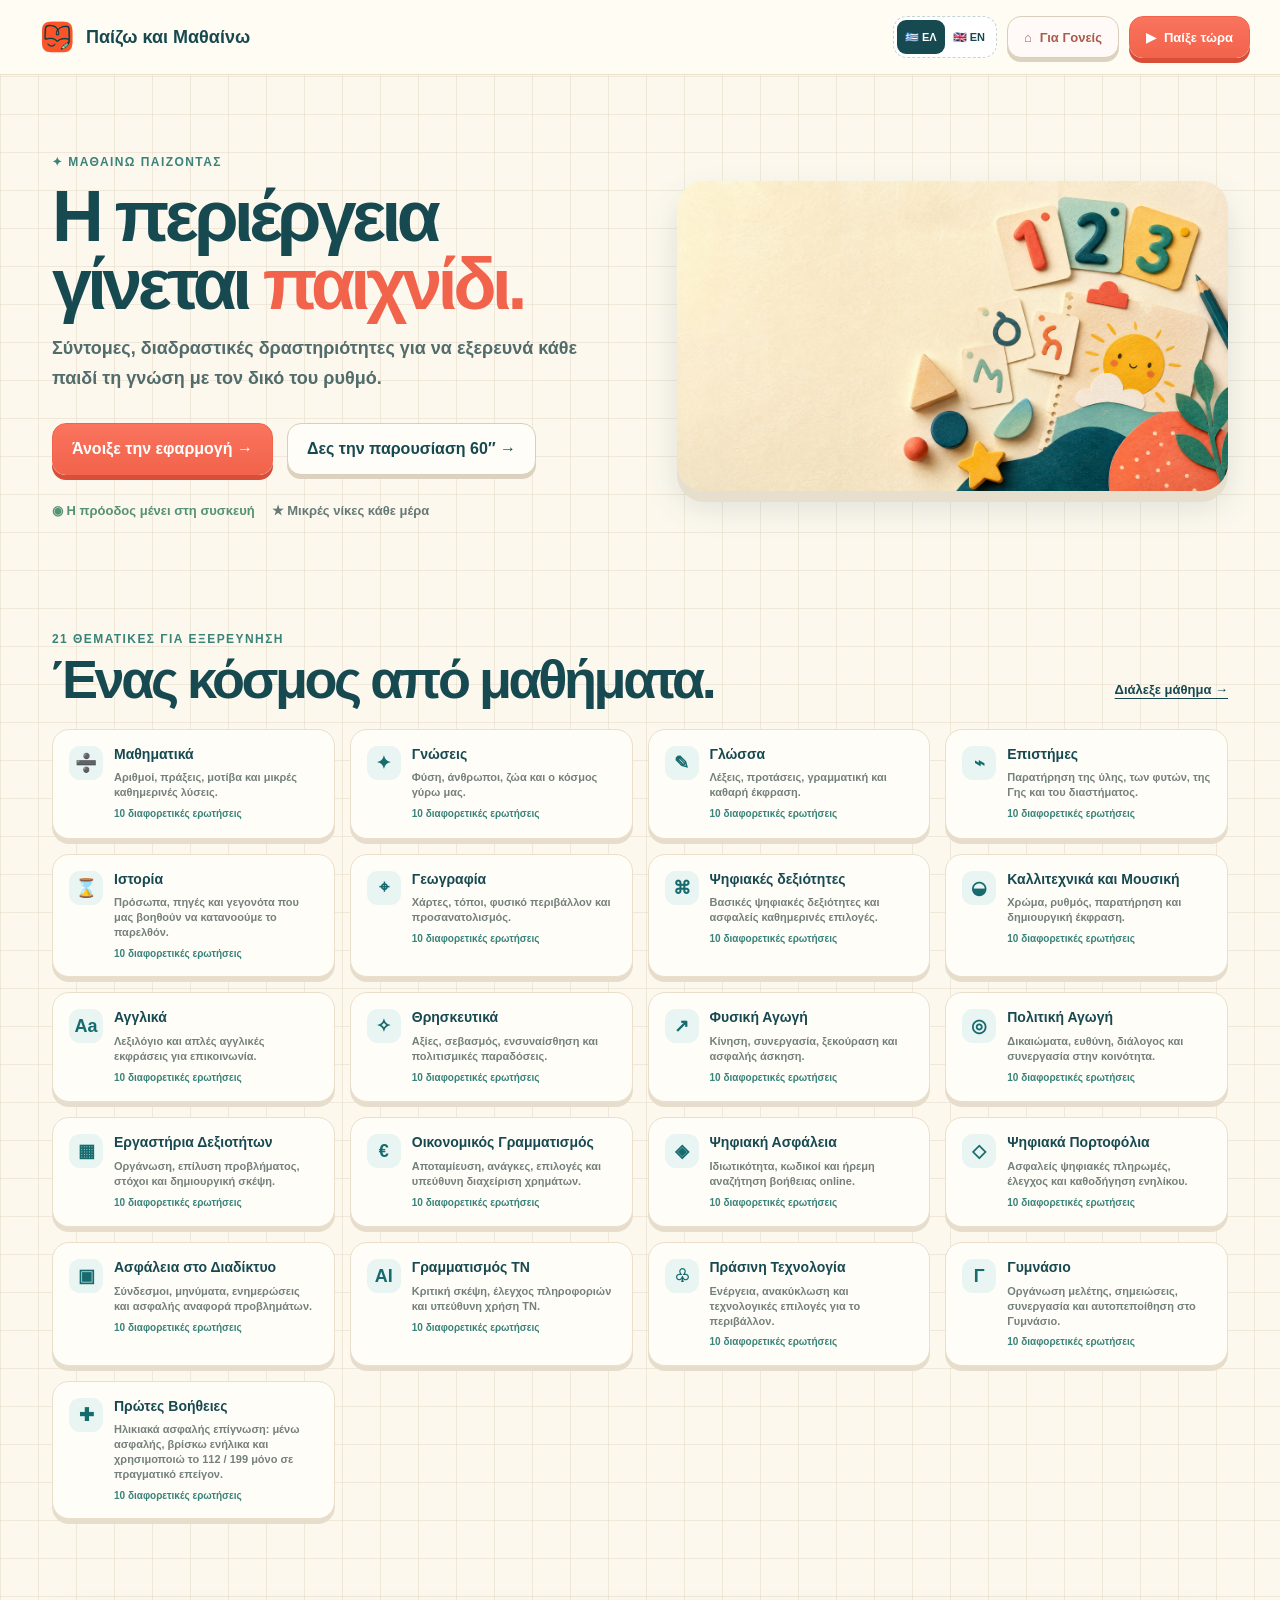
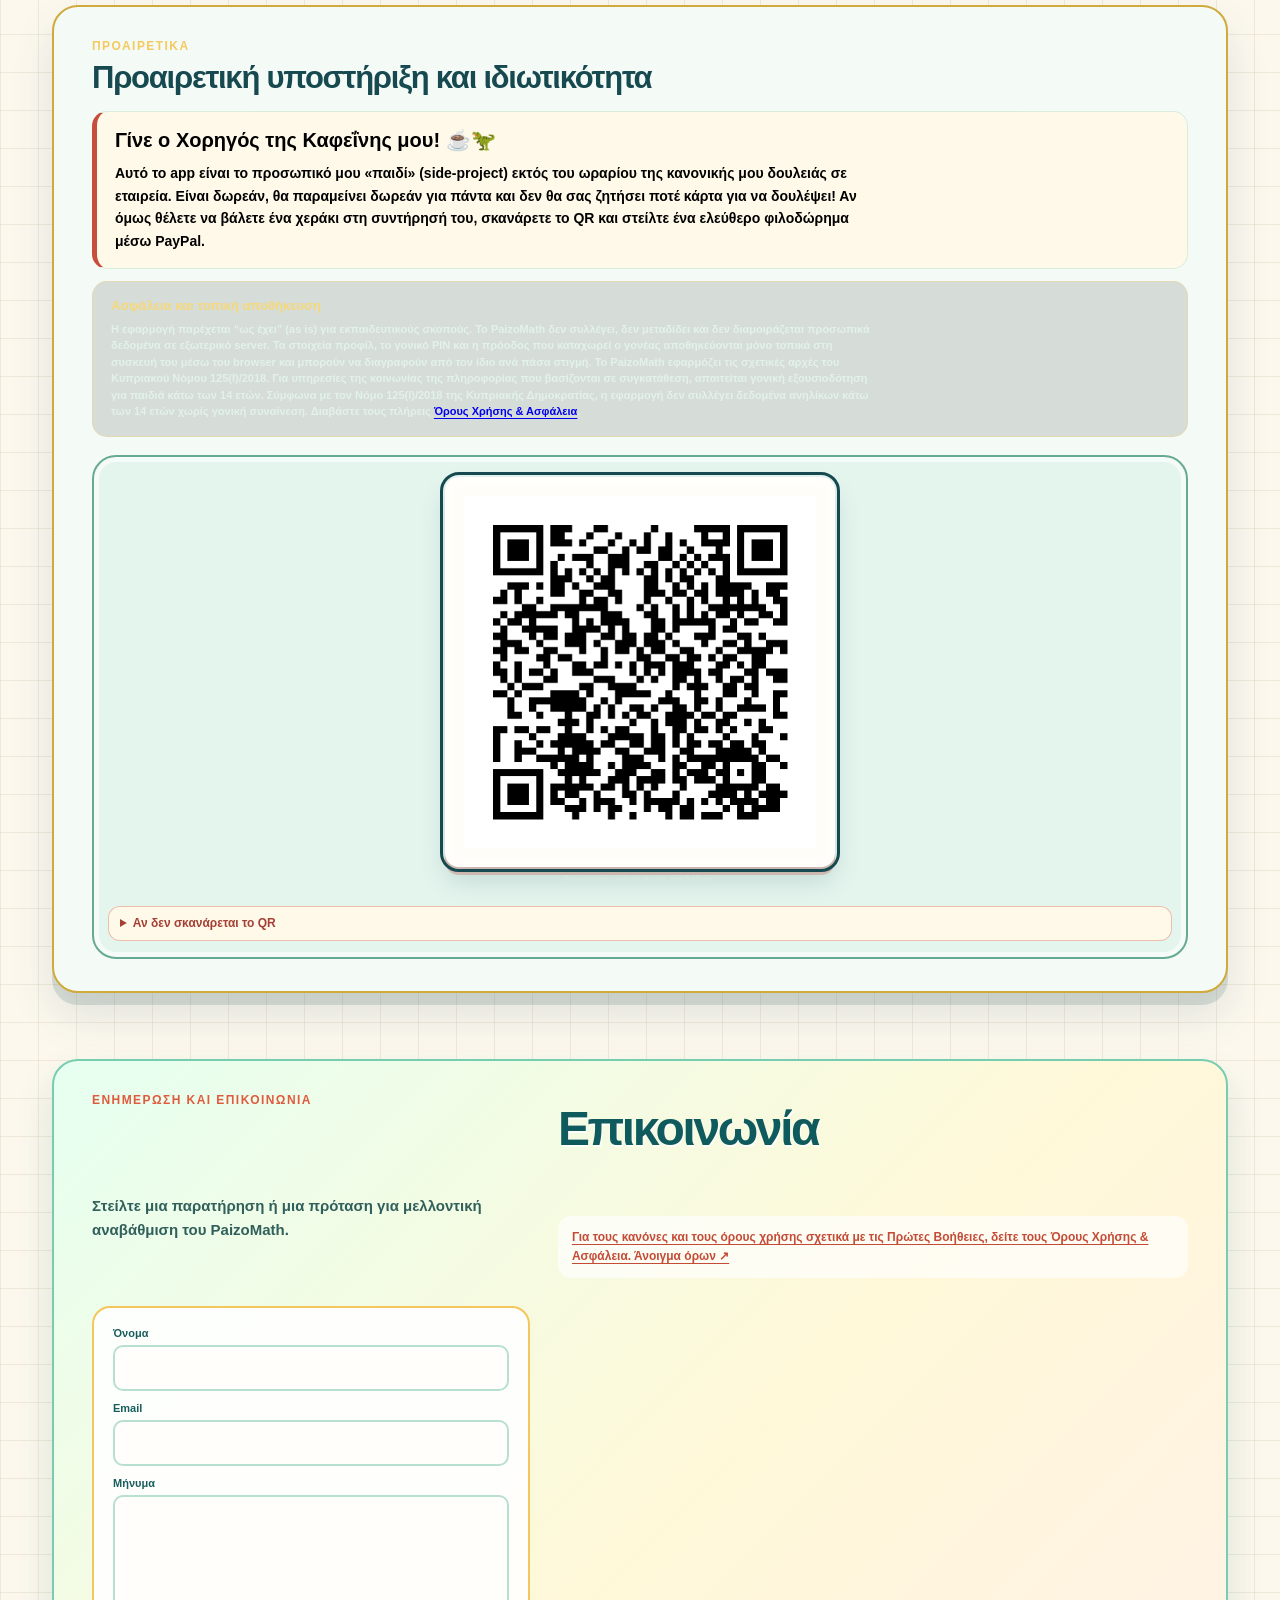
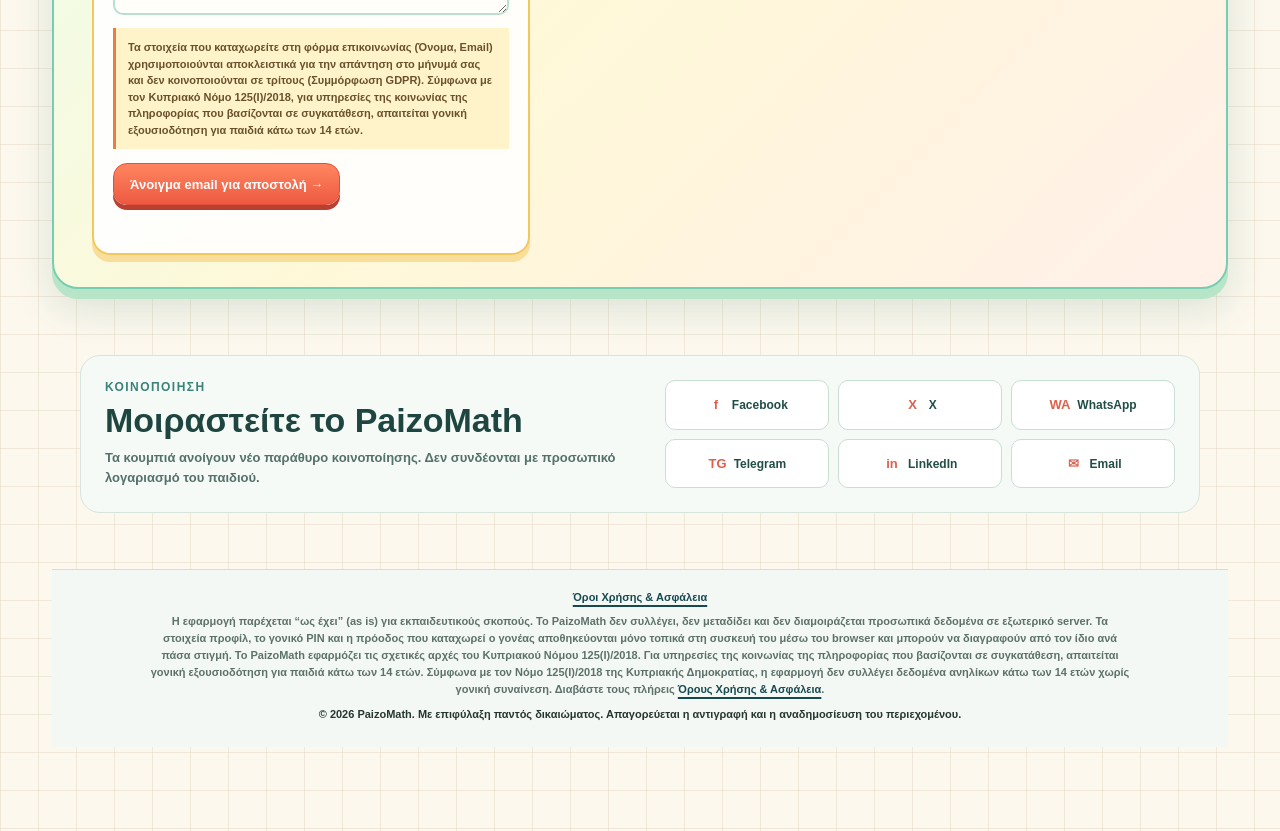
==== commit fb3dbb35: "Add files via upload" ====
--- a/index.html
+++ b/index.html
@@ -9,23 +9,28 @@
   <meta name="description" content="Παίζω και Μαθαίνω — φορητή, δίγλωσση web εφαρμογή μάθησης για παιδιά.">
   <link rel="manifest" href="manifest.webmanifest">
   <link rel="icon" href="images/paizo-logo.png">
-  <link rel="stylesheet" href="css/styles.css?v=62" integrity="sha384-XMK7/rg80STJwGsNvpvP2cFVbrwy2GO3IDLSfx8GVwrlZ/nB2FqJTSJRg4UzLM8C" crossorigin="anonymous">
+  <link rel="stylesheet" href="css/styles.css?v=66" integrity="sha384-qs+dmGagDuOlu2fB20GPGANXvejse6yUxSwTz6yuxx3GFwv6MXX23wks/cIJMI7O" crossorigin="anonymous">
   <link rel="stylesheet" href="css/terms.css?v=47" integrity="sha384-zwi2p1MJi1L+NzLnYC2zVAw17F9bWBqejpHFbhTPtJxq0MlUHNcuXxqMXro4f04p" crossorigin="anonymous">
   <link rel="stylesheet" href="css/intro-topics.css?v=47" integrity="sha384-t1QoBHBSMjqMHJPRoDbdnqAdpcfrrci07rdSfRg6GWMNJyrweK2mvBv7qErPdhH4" crossorigin="anonymous">
-  <link rel="stylesheet" href="css/intro-safe.css?v=47" integrity="sha384-Z3SyVkPOdSowU1HnNxKQ76MULPK2gQ3aKnG6slpflXhQIwpeLXTPVXtzvgCgYYr+" crossorigin="anonymous">
+  <link rel="stylesheet" href="css/intro-safe.css?v=48" integrity="sha384-wMyzKRX2mk8l+JQkChAsfNPdYKjaB8DYwvkxXJ77O+e/fg1oxRy/92sWh/cNGo23" crossorigin="anonymous">
   <title>Παίζω και Μαθαίνω</title>
 </head>
 <body>
   <noscript>Η εφαρμογή χρειάζεται JavaScript για την τοπική αποθήκευση προόδου και τα διαδραστικά παιχνίδια.</noscript>
   <div id="app"></div>
   <script defer src="js/protection.js" integrity="sha384-VsJYLEdaSqCbRp/t1xjaWgQxVZ1hzrVgjh7LDIpN3lH2hNxyf/v9Q/niTSSQNK+P" crossorigin="anonymous"></script>
-  <script defer src="js/update-notice.js?v=2"></script>
+  <script defer src="js/update-notice.js?v=3"></script>
   <script defer src="js/update-manager.js" integrity="sha384-N9Ka7qU3SHPgTaBnx7GV3um0EfztXjloaxv5ijwDBnS+rM1WzctEmYETVOE9Tdlt" crossorigin="anonymous"></script>
-  <script defer src="js/app.js" integrity="sha384-JwAUiEvm4PfJgPt2z+b8c7AIo7EJaizb2Y2PCzhyKFUd4sra8K41eOJlbOeKX+vi" crossorigin="anonymous"></script>
-  <script defer src="js/child-game-mode.js?v=54"></script>
-  <script defer src="js/pwa-install.js?v=4"></script>
+  <script defer src="js/app.js?v=81" integrity="sha384-PS7oSODp9Phdf8o01G+68mOJH2BWT2kEZs7+lka1NVCUewkEsGj5WeAHPs+nONng" crossorigin="anonymous"></script>
+  <script defer src="js/child-game-mode.js?v=56"></script>
+  <script defer src="js/empty-profile-guard.js?v=2"></script>
+  <script defer src="js/pwa-install.js?v=5"></script>
   <script defer src="js/pin-screen-guard.js?v=1"></script>
-  <script defer src="js/parent-stats.js?v=2"></script>
-  <script defer src="js/answer-feedback.js?v=2"></script>
+  <script defer src="js/parent-stats.js?v=3"></script>
+  <script defer src="js/answer-feedback.js?v=7"></script>
+  <script defer src="js/lifecycle-recovery.js?v=1"></script>
+  <script defer src="js/profile-delete-fix.js?v=1"></script>
+  <script defer src="js/full-reset.js?v=1"></script>
+  <script defer src="js/parent-links-fix.js?v=1"></script>
 </body>
 </html>
--- a/css/styles.css
+++ b/css/styles.css
@@ -521,3 +521,19 @@
 body.answer-celebration .question-card.answered-correct {
   animation: answerCelebration .65s ease-out;
 }
+
+.parent-stats-actions {
+  display: flex;
+  align-items: center;
+  gap: 10px;
+  flex-wrap: wrap;
+  justify-content: flex-end;
+}
+@media (max-width: 620px) {
+  .parent-stats-actions {
+    justify-content: flex-start;
+  }
+  .parent-stats-actions .button {
+    width: 100%;
+  }
+}
--- a/css/intro-safe.css
+++ b/css/intro-safe.css
@@ -285,13 +285,13 @@
 
 .support-section-complete .support-message-section {
   border: 1px solid rgba(169, 221, 204, .43);
-  color: #e9faf1;
+  color: #000;
   background: rgba(255, 255, 255, .09);
 }
 
 .support-section-complete .support-message-section p {
   margin: 0;
-  color: #e6f6ed;
+  color: #000;
   font-size: 14px;
   font-weight: 650;
   line-height: 1.6;
@@ -299,7 +299,7 @@
 
 .support-section-complete .support-message-section p:first-child {
   margin-bottom: 9px;
-  color: #fff7cf;
+  color: #000;
   font-size: 20px;
   line-height: 1.25;
 }
